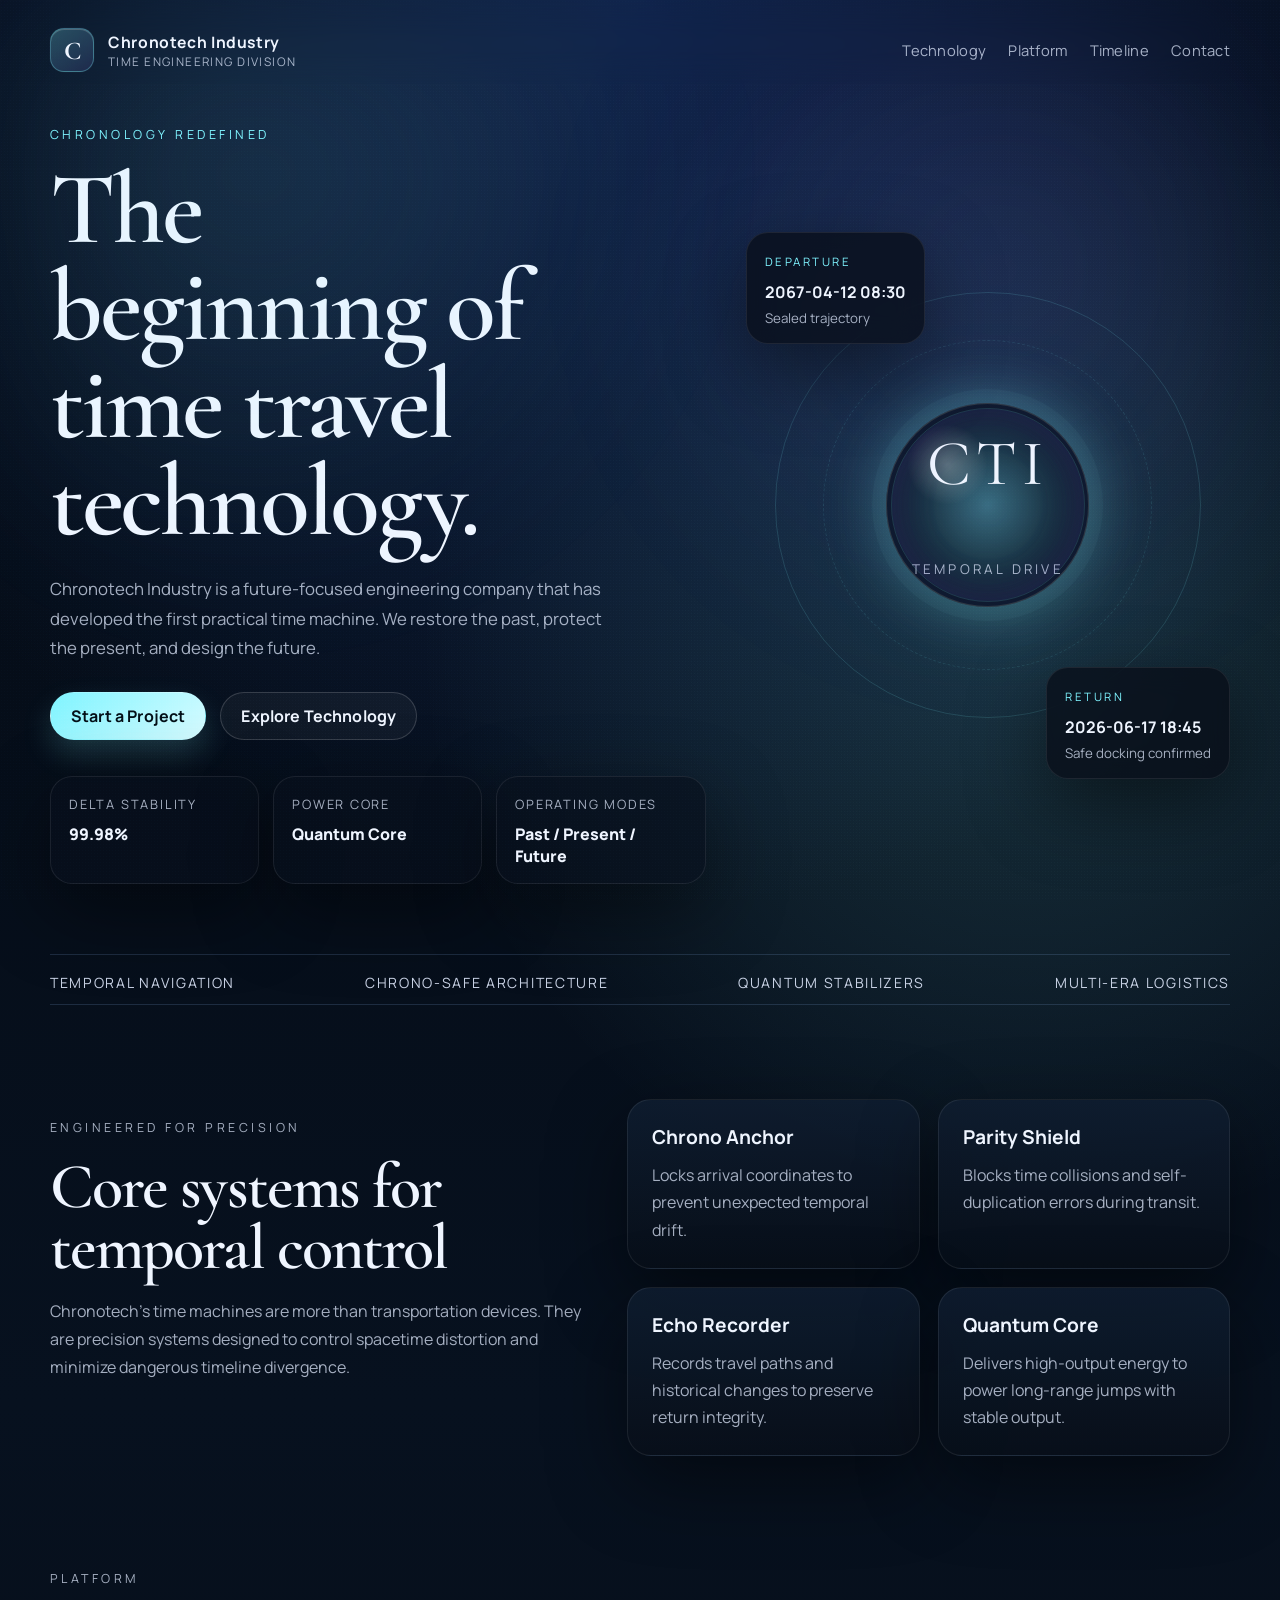
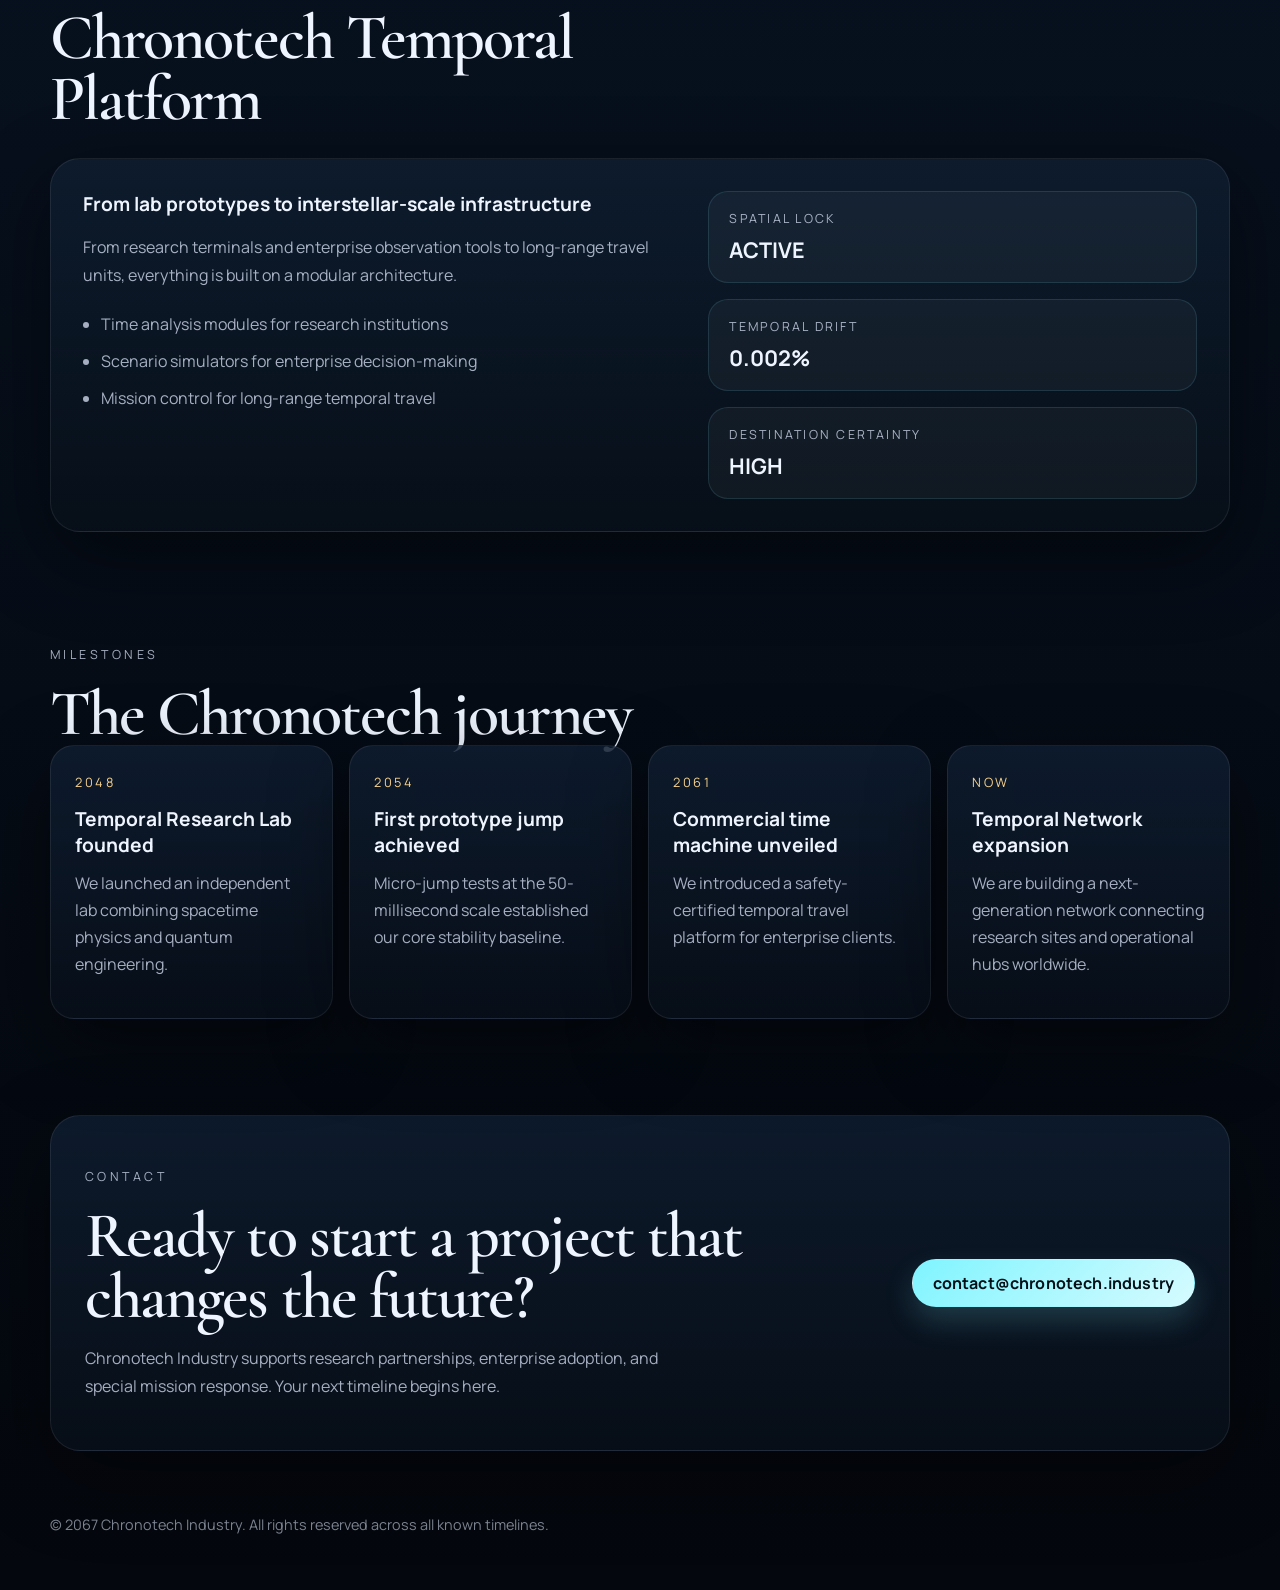
==== index.html @ 9bf2e0e9 "Create Chronotech Industry homepage" ====
<!doctype html>
<html lang="en">
  <head>
    <meta charset="UTF-8" />
    <meta name="viewport" content="width=device-width, initial-scale=1.0" />
    <title>Chronotech Industry | Time Engineering for Tomorrow</title>
    <meta
      name="description"
      content="Chronotech Industry is a time machine company that designs, builds, and stabilizes temporal travel technology."
    />
    <link rel="preconnect" href="https://fonts.googleapis.com" />
    <link rel="preconnect" href="https://fonts.gstatic.com" crossorigin />
    <link
      href="https://fonts.googleapis.com/css2?family=Manrope:wght@400;500;600;700;800&family=Cormorant+Garamond:wght@500;600;700&display=swap"
      rel="stylesheet"
    />
    <link rel="stylesheet" href="styles.css" />
  </head>
  <body>
    <div class="noise"></div>
    <div class="ambient ambient-a"></div>
    <div class="ambient ambient-b"></div>

    <header class="site-header">
      <a class="brand" href="#top" aria-label="Back to Chronotech Industry home">
        <span class="brand-mark">C</span>
        <span class="brand-text">
          <strong>Chronotech Industry</strong>
          <small>Time Engineering Division</small>
        </span>
      </a>

      <nav class="nav">
        <a href="#technology">Technology</a>
        <a href="#platform">Platform</a>
        <a href="#timeline">Timeline</a>
        <a href="#contact">Contact</a>
      </nav>
    </header>

    <main id="top">
      <section class="hero">
        <div class="hero-copy">
          <p class="eyebrow">CHRONOLOGY REDEFINED</p>
          <h1>The beginning of time travel technology.</h1>
          <p class="lead">
            Chronotech Industry is a future-focused engineering company that has developed the first practical time machine.
            We restore the past, protect the present, and design the future.
          </p>

          <div class="hero-actions">
            <a class="button button-primary" href="#contact">Start a Project</a>
            <a class="button button-secondary" href="#technology">Explore Technology</a>
          </div>

          <dl class="hero-stats" aria-label="Company key metrics">
            <div>
              <dt>Delta Stability</dt>
              <dd>99.98%</dd>
            </div>
            <div>
              <dt>Power Core</dt>
              <dd>Quantum Core</dd>
            </div>
            <div>
              <dt>Operating Modes</dt>
              <dd>Past / Present / Future</dd>
            </div>
          </dl>
        </div>

        <div class="hero-visual" aria-hidden="true">
          <div class="time-sphere">
            <div class="ring ring-1"></div>
            <div class="ring ring-2"></div>
            <div class="ring ring-3"></div>
            <div class="core">
              <span>CTI</span>
              <small>Temporal Drive</small>
            </div>
          </div>
          <div class="floating-card card-left">
            <span class="card-label">Departure</span>
            <strong>2067-04-12 08:30</strong>
            <small>Sealed trajectory</small>
          </div>
          <div class="floating-card card-right">
            <span class="card-label">Return</span>
            <strong>2026-06-17 18:45</strong>
            <small>Safe docking confirmed</small>
          </div>
        </div>
      </section>

      <section class="ticker" aria-label="Core messages">
        <span>Temporal Navigation</span>
        <span>Chrono-Safe Architecture</span>
        <span>Quantum Stabilizers</span>
        <span>Multi-Era Logistics</span>
      </section>

      <section class="section grid-two" id="technology">
        <div class="section-heading">
          <p class="eyebrow">ENGINEERED FOR PRECISION</p>
          <h2>Core systems for temporal control</h2>
          <p>
            Chronotech's time machines are more than transportation devices.
            They are precision systems designed to control spacetime distortion and minimize dangerous timeline divergence.
          </p>
        </div>

        <div class="feature-list">
          <article class="feature-card">
            <h3>Chrono Anchor</h3>
            <p>Locks arrival coordinates to prevent unexpected temporal drift.</p>
          </article>
          <article class="feature-card">
            <h3>Parity Shield</h3>
            <p>Blocks time collisions and self-duplication errors during transit.</p>
          </article>
          <article class="feature-card">
            <h3>Echo Recorder</h3>
            <p>Records travel paths and historical changes to preserve return integrity.</p>
          </article>
          <article class="feature-card">
            <h3>Quantum Core</h3>
            <p>Delivers high-output energy to power long-range jumps with stable output.</p>
          </article>
        </div>
      </section>

      <section class="section showcase" id="platform">
        <div class="section-heading">
          <p class="eyebrow">PLATFORM</p>
          <h2>Chronotech Temporal Platform</h2>
        </div>

        <div class="platform-panel">
          <div class="platform-copy">
            <h3>From lab prototypes to interstellar-scale infrastructure</h3>
            <p>
              From research terminals and enterprise observation tools to long-range travel units, everything is built on a modular architecture.
            </p>
            <ul>
              <li>Time analysis modules for research institutions</li>
              <li>Scenario simulators for enterprise decision-making</li>
              <li>Mission control for long-range temporal travel</li>
            </ul>
          </div>

          <div class="platform-meter">
            <div class="meter">
              <span>Spatial lock</span>
              <strong>ACTIVE</strong>
            </div>
            <div class="meter">
              <span>Temporal drift</span>
              <strong>0.002%</strong>
            </div>
            <div class="meter">
              <span>Destination certainty</span>
              <strong>HIGH</strong>
            </div>
          </div>
        </div>
      </section>

      <section class="section" id="timeline">
        <div class="section-heading">
          <p class="eyebrow">MILESTONES</p>
          <h2>The Chronotech journey</h2>
        </div>

        <div class="timeline">
          <article>
            <span>2048</span>
            <h3>Temporal Research Lab founded</h3>
            <p>We launched an independent lab combining spacetime physics and quantum engineering.</p>
          </article>
          <article>
            <span>2054</span>
            <h3>First prototype jump achieved</h3>
            <p>Micro-jump tests at the 50-millisecond scale established our core stability baseline.</p>
          </article>
          <article>
            <span>2061</span>
            <h3>Commercial time machine unveiled</h3>
            <p>We introduced a safety-certified temporal travel platform for enterprise clients.</p>
          </article>
          <article>
            <span>Now</span>
            <h3>Temporal Network expansion</h3>
            <p>We are building a next-generation network connecting research sites and operational hubs worldwide.</p>
          </article>
        </div>
      </section>

      <section class="section cta" id="contact">
        <div>
          <p class="eyebrow">CONTACT</p>
          <h2>Ready to start a project that changes the future?</h2>
          <p>
            Chronotech Industry supports research partnerships, enterprise adoption, and special mission response.
            Your next timeline begins here.
          </p>
        </div>
        <a class="button button-primary" href="mailto:contact@chronotech.industry">
          contact@chronotech.industry
        </a>
      </section>
    </main>

    <footer class="footer">
      <p>&copy; 2067 Chronotech Industry. All rights reserved across all known timelines.</p>
    </footer>
  </body>
</html>
---- styles.css ----
:root {
  color-scheme: dark;
  --bg: #07111f;
  --bg-2: #09182c;
  --panel: rgba(10, 20, 35, 0.72);
  --panel-strong: rgba(13, 26, 44, 0.92);
  --line: rgba(148, 191, 255, 0.16);
  --text: #eff5ff;
  --muted: rgba(226, 236, 255, 0.72);
  --accent: #7ff4ff;
  --accent-2: #8d7bff;
  --gold: #f6d18d;
  --shadow: 0 26px 80px rgba(0, 0, 0, 0.45);
}

* {
  box-sizing: border-box;
}

html {
  scroll-behavior: smooth;
}

body {
  margin: 0;
  min-height: 100vh;
  color: var(--text);
  font-family: "Manrope", system-ui, sans-serif;
  background:
    radial-gradient(circle at top, rgba(58, 118, 255, 0.24), transparent 28%),
    radial-gradient(circle at 80% 20%, rgba(127, 244, 255, 0.16), transparent 22%),
    linear-gradient(180deg, #040a13 0%, var(--bg) 44%, #04070d 100%);
  overflow-x: hidden;
}

body::before {
  content: "";
  position: fixed;
  inset: 0;
  pointer-events: none;
  background-image: linear-gradient(rgba(255, 255, 255, 0.03) 1px, transparent 1px),
    linear-gradient(90deg, rgba(255, 255, 255, 0.03) 1px, transparent 1px);
  background-size: 84px 84px;
  mask-image: linear-gradient(180deg, rgba(0, 0, 0, 0.22), rgba(0, 0, 0, 0.05));
}

.noise,
.ambient {
  position: fixed;
  inset: 0;
  pointer-events: none;
}

.noise {
  opacity: 0.1;
  background-image: radial-gradient(rgba(255, 255, 255, 0.8) 1px, transparent 1px);
  background-size: 3px 3px;
  mix-blend-mode: soft-light;
}

.ambient-a,
.ambient-b {
  filter: blur(80px);
  opacity: 0.55;
}

.ambient-a {
  background: radial-gradient(circle at 20% 18%, rgba(127, 244, 255, 0.22), transparent 36%);
}

.ambient-b {
  background: radial-gradient(circle at 78% 30%, rgba(141, 123, 255, 0.22), transparent 34%);
}

.site-header,
main,
.footer {
  width: min(1180px, calc(100% - 40px));
  margin: 0 auto;
}

.site-header {
  display: flex;
  align-items: center;
  justify-content: space-between;
  padding: 28px 0 12px;
  position: sticky;
  top: 0;
  z-index: 10;
  backdrop-filter: blur(16px);
}

.brand {
  display: inline-flex;
  align-items: center;
  gap: 14px;
  color: inherit;
  text-decoration: none;
}

.brand-mark {
  display: grid;
  place-items: center;
  width: 44px;
  height: 44px;
  border-radius: 14px;
  border: 1px solid rgba(127, 244, 255, 0.3);
  background: linear-gradient(145deg, rgba(127, 244, 255, 0.25), rgba(141, 123, 255, 0.12));
  box-shadow: 0 0 0 1px rgba(255, 255, 255, 0.02), inset 0 1px 0 rgba(255, 255, 255, 0.18);
  font-family: "Cormorant Garamond", serif;
  font-size: 1.6rem;
  font-weight: 700;
}

.brand-text strong,
.brand-text small {
  display: block;
}

.brand-text strong {
  font-size: 0.98rem;
  letter-spacing: 0.04em;
}

.brand-text small {
  color: var(--muted);
  font-size: 0.74rem;
  letter-spacing: 0.12em;
  text-transform: uppercase;
}

.nav {
  display: flex;
  gap: 22px;
  flex-wrap: wrap;
}

.nav a {
  color: var(--muted);
  text-decoration: none;
  font-size: 0.92rem;
  letter-spacing: 0.02em;
}

.nav a:hover {
  color: var(--text);
}

.hero {
  display: grid;
  grid-template-columns: 1.15fr 0.85fr;
  gap: 40px;
  align-items: center;
  min-height: calc(100vh - 92px);
  padding: 42px 0 70px;
}

.eyebrow {
  margin: 0 0 18px;
  color: var(--accent);
  font-size: 0.78rem;
  letter-spacing: 0.28em;
  text-transform: uppercase;
}

.hero h1,
.section-heading h2,
.cta h2 {
  margin: 0;
  font-family: "Cormorant Garamond", serif;
  font-weight: 600;
  line-height: 0.95;
  letter-spacing: -0.03em;
}

.hero h1 {
  max-width: 10ch;
  font-size: clamp(4rem, 8vw, 7.5rem);
}

.lead,
.section-heading p,
.platform-copy p,
.cta p {
  color: var(--muted);
  line-height: 1.75;
}

.lead {
  max-width: 58ch;
  margin: 24px 0 0;
  font-size: 1.05rem;
}

.hero-actions {
  display: flex;
  flex-wrap: wrap;
  gap: 14px;
  margin-top: 30px;
}

.button {
  display: inline-flex;
  align-items: center;
  justify-content: center;
  min-height: 48px;
  padding: 0 20px;
  border-radius: 999px;
  border: 1px solid transparent;
  text-decoration: none;
  font-weight: 700;
  letter-spacing: 0.01em;
  transition: transform 180ms ease, border-color 180ms ease, background 180ms ease;
}

.button:hover {
  transform: translateY(-1px);
}

.button-primary {
  color: #041018;
  background: linear-gradient(135deg, var(--accent), #d6fbff);
  box-shadow: 0 14px 30px rgba(127, 244, 255, 0.18);
}

.button-secondary {
  color: var(--text);
  border-color: rgba(255, 255, 255, 0.16);
  background: rgba(255, 255, 255, 0.04);
}

.hero-stats {
  display: grid;
  grid-template-columns: repeat(3, minmax(0, 1fr));
  gap: 14px;
  margin: 36px 0 0;
}

.hero-stats div {
  padding: 18px 18px 16px;
  border: 1px solid rgba(255, 255, 255, 0.08);
  border-radius: 22px;
  background: rgba(8, 16, 28, 0.65);
  box-shadow: var(--shadow);
}

.hero-stats dt {
  color: var(--muted);
  font-size: 0.8rem;
  letter-spacing: 0.14em;
  text-transform: uppercase;
}

.hero-stats dd {
  margin: 10px 0 0;
  font-size: 1rem;
  font-weight: 800;
}

.hero-visual {
  position: relative;
  min-height: 720px;
  display: grid;
  place-items: center;
}

.time-sphere {
  position: relative;
  width: min(560px, 100%);
  aspect-ratio: 1;
  border-radius: 50%;
  display: grid;
  place-items: center;
  filter: drop-shadow(0 0 36px rgba(127, 244, 255, 0.2));
}

.ring {
  position: absolute;
  inset: 0;
  border-radius: 50%;
  border: 1px solid rgba(127, 244, 255, 0.14);
}

.ring-1 {
  inset: 6%;
  animation: spin 24s linear infinite;
}

.ring-2 {
  inset: 16%;
  border-style: dashed;
  opacity: 0.8;
  animation: spinReverse 18s linear infinite;
}

.ring-3 {
  inset: 30%;
  box-shadow: inset 0 0 40px rgba(141, 123, 255, 0.18);
  animation: pulse 6s ease-in-out infinite;
}

.core {
  width: 42%;
  aspect-ratio: 1;
  border-radius: 50%;
  display: grid;
  place-items: center;
  text-align: center;
  background:
    radial-gradient(circle at 30% 30%, rgba(255, 255, 255, 0.28), transparent 20%),
    radial-gradient(circle at 50% 50%, rgba(127, 244, 255, 0.22), rgba(7, 17, 31, 0.92) 68%);
  border: 1px solid rgba(255, 255, 255, 0.16);
  box-shadow:
    0 0 0 14px rgba(127, 244, 255, 0.04),
    0 0 60px rgba(127, 244, 255, 0.22),
    inset 0 0 50px rgba(141, 123, 255, 0.12);
}

.core span {
  display: block;
  font-family: "Cormorant Garamond", serif;
  font-size: clamp(2.8rem, 5vw, 5rem);
  line-height: 1;
  letter-spacing: 0.08em;
}

.core small {
  margin-top: 8px;
  color: var(--muted);
  font-size: 0.84rem;
  letter-spacing: 0.24em;
  text-transform: uppercase;
}

.floating-card {
  position: absolute;
  max-width: 220px;
  padding: 16px 18px;
  border-radius: 22px;
  border: 1px solid rgba(255, 255, 255, 0.08);
  background: rgba(8, 14, 24, 0.76);
  backdrop-filter: blur(14px);
  box-shadow: var(--shadow);
}

.card-left {
  top: 12%;
  left: 0;
}

.card-right {
  right: 0;
  bottom: 12%;
}

.card-label {
  display: inline-block;
  color: var(--accent);
  font-size: 0.72rem;
  letter-spacing: 0.22em;
  text-transform: uppercase;
}

.floating-card strong {
  display: block;
  margin-top: 10px;
  font-size: 1rem;
}

.floating-card small {
  display: block;
  margin-top: 6px;
  color: var(--muted);
}

.ticker {
  display: flex;
  gap: 18px;
  flex-wrap: wrap;
  justify-content: space-between;
  padding: 18px 0 12px;
  border-block: 1px solid var(--line);
  color: rgba(226, 236, 255, 0.88);
  font-size: 0.88rem;
  letter-spacing: 0.12em;
  text-transform: uppercase;
}

.section {
  padding: 94px 0 0;
}

.section-heading {
  max-width: 700px;
}

.section-heading h2,
.cta h2 {
  font-size: clamp(2.4rem, 5vw, 4.6rem);
}

.section-heading p {
  margin-top: 18px;
}

.grid-two {
  display: grid;
  grid-template-columns: 0.95fr 1.05fr;
  gap: 32px;
  align-items: start;
}

.feature-list {
  display: grid;
  grid-template-columns: repeat(2, minmax(0, 1fr));
  gap: 18px;
}

.feature-card,
.platform-panel,
.timeline article,
.cta {
  border: 1px solid rgba(255, 255, 255, 0.08);
  background: linear-gradient(180deg, rgba(15, 29, 48, 0.86), rgba(8, 15, 25, 0.84));
  box-shadow: var(--shadow);
}

.feature-card {
  padding: 24px;
  border-radius: 24px;
}

.feature-card h3,
.platform-copy h3,
.timeline h3 {
  margin: 0;
  font-size: 1.2rem;
}

.feature-card p,
.platform-copy li,
.timeline p {
  color: var(--muted);
  line-height: 1.7;
}

.feature-card p {
  margin: 12px 0 0;
}

.showcase {
  display: grid;
  gap: 28px;
}

.platform-panel {
  display: grid;
  grid-template-columns: 1.1fr 0.9fr;
  gap: 28px;
  padding: 32px;
  border-radius: 30px;
}

.platform-copy ul {
  padding-left: 18px;
  margin: 22px 0 0;
}

.platform-copy li + li {
  margin-top: 10px;
}

.platform-meter {
  display: grid;
  gap: 16px;
}

.meter {
  padding: 18px 20px;
  border-radius: 20px;
  background: rgba(255, 255, 255, 0.04);
  border: 1px solid rgba(127, 244, 255, 0.12);
}

.meter span {
  display: block;
  color: var(--muted);
  font-size: 0.78rem;
  letter-spacing: 0.18em;
  text-transform: uppercase;
}

.meter strong {
  display: block;
  margin-top: 8px;
  font-size: 1.35rem;
}

.timeline {
  display: grid;
  grid-template-columns: repeat(4, minmax(0, 1fr));
  gap: 16px;
}

.timeline article {
  min-height: 260px;
  padding: 24px;
  border-radius: 24px;
}

.timeline span {
  display: inline-block;
  color: var(--gold);
  font-size: 0.8rem;
  letter-spacing: 0.2em;
  text-transform: uppercase;
}

.timeline h3 {
  margin-top: 14px;
}

.timeline p {
  margin-top: 12px;
}

.cta {
  display: flex;
  align-items: center;
  justify-content: space-between;
  gap: 24px;
  padding: 34px;
  border-radius: 30px;
  margin: 96px 0 64px;
}

.cta p {
  max-width: 60ch;
  margin-top: 16px;
}

.footer {
  padding: 0 0 42px;
  color: rgba(226, 236, 255, 0.54);
  font-size: 0.9rem;
}

@keyframes spin {
  from {
    transform: rotate(0deg);
  }
  to {
    transform: rotate(360deg);
  }
}

@keyframes spinReverse {
  from {
    transform: rotate(360deg);
  }
  to {
    transform: rotate(0deg);
  }
}

@keyframes pulse {
  0%,
  100% {
    transform: scale(1);
  }
  50% {
    transform: scale(0.985);
  }
}

@media (max-width: 980px) {
  .site-header {
    position: static;
    gap: 18px;
    align-items: flex-start;
    flex-direction: column;
  }

  .hero,
  .grid-two,
  .platform-panel,
  .cta {
    grid-template-columns: 1fr;
    display: grid;
  }

  .hero {
    min-height: auto;
    padding-top: 28px;
  }

  .hero-visual {
    min-height: 560px;
  }

  .timeline {
    grid-template-columns: repeat(2, minmax(0, 1fr));
  }
}

@media (max-width: 640px) {
  .site-header,
  main,
  .footer {
    width: min(100% - 24px, 1180px);
  }

  .nav {
    gap: 14px;
  }

  .hero h1 {
    font-size: clamp(3.3rem, 18vw, 5rem);
  }

  .hero-stats,
  .feature-list,
  .timeline {
    grid-template-columns: 1fr;
  }

  .hero-visual {
    min-height: 460px;
  }

  .floating-card {
    max-width: 180px;
  }

  .card-left {
    left: 0;
    top: 4%;
  }

  .card-right {
    right: 0;
    bottom: 4%;
  }

  .cta {
    padding: 24px;
  }
}
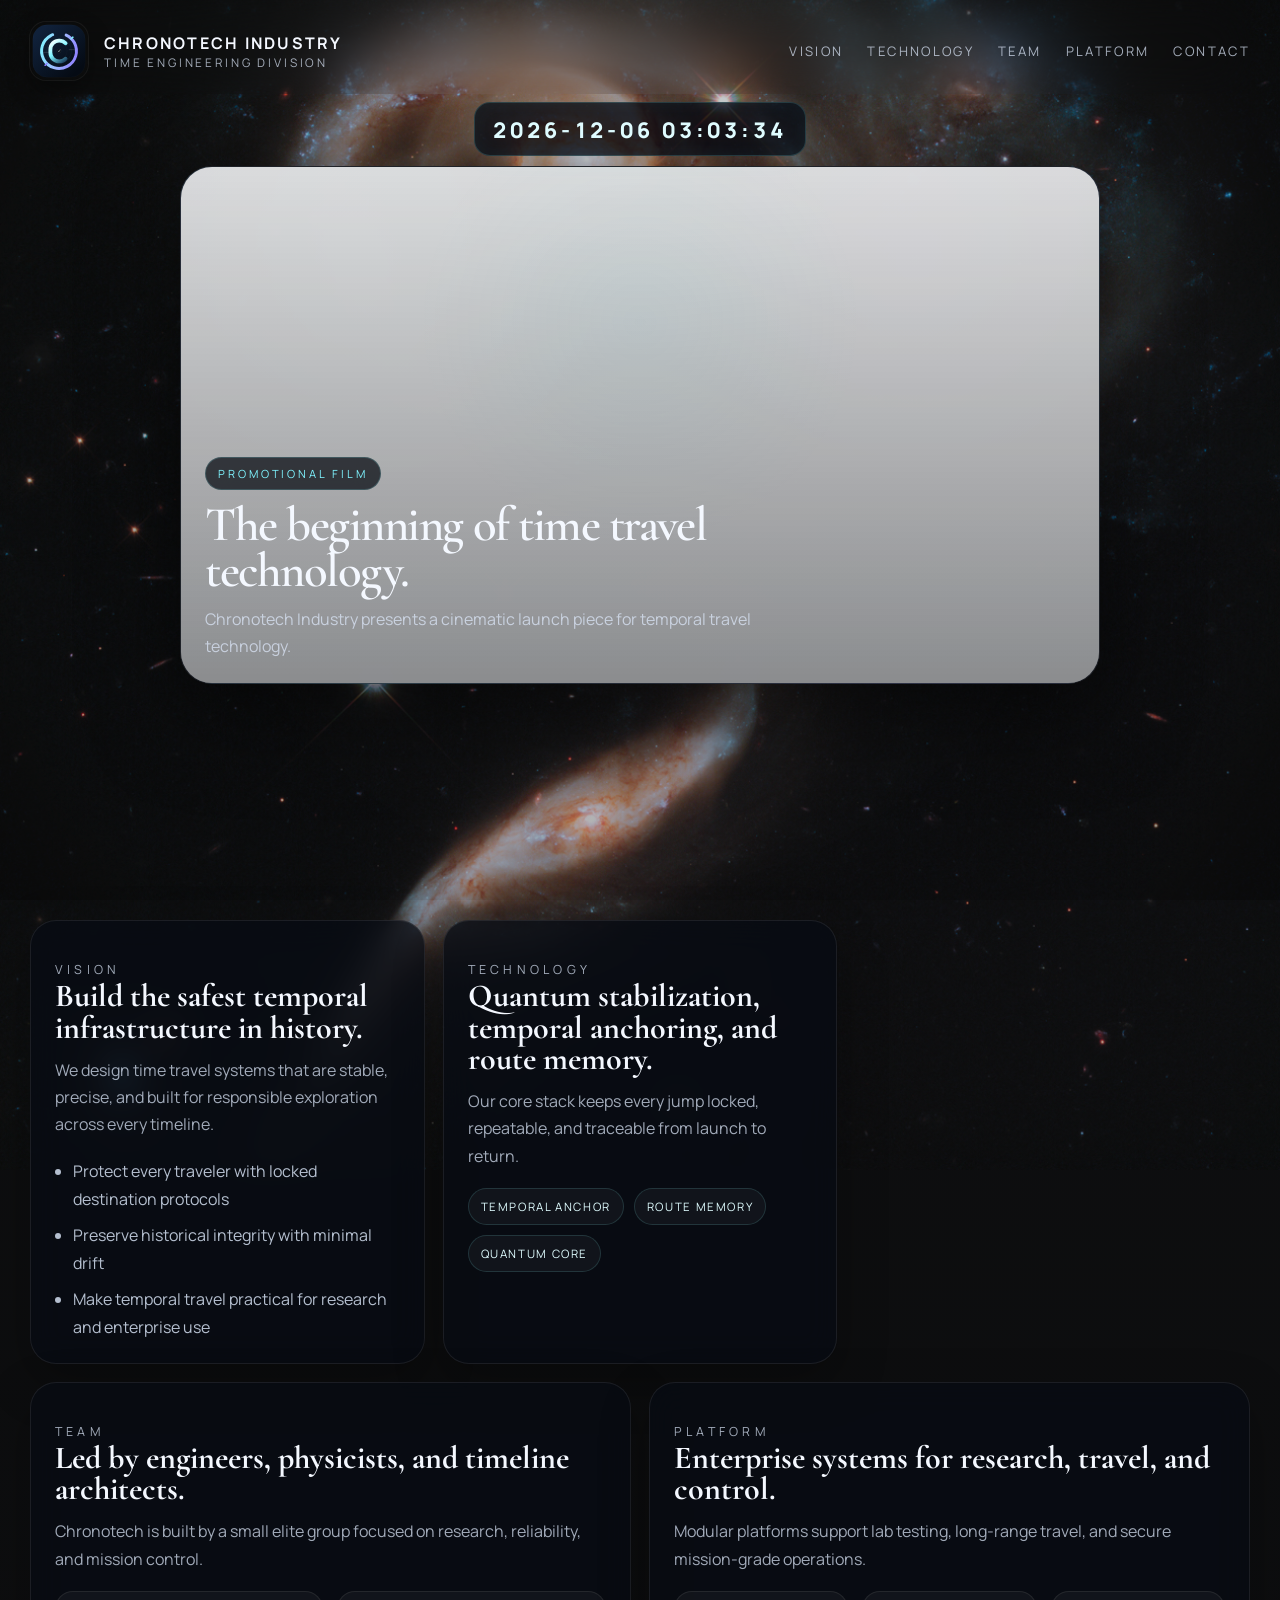
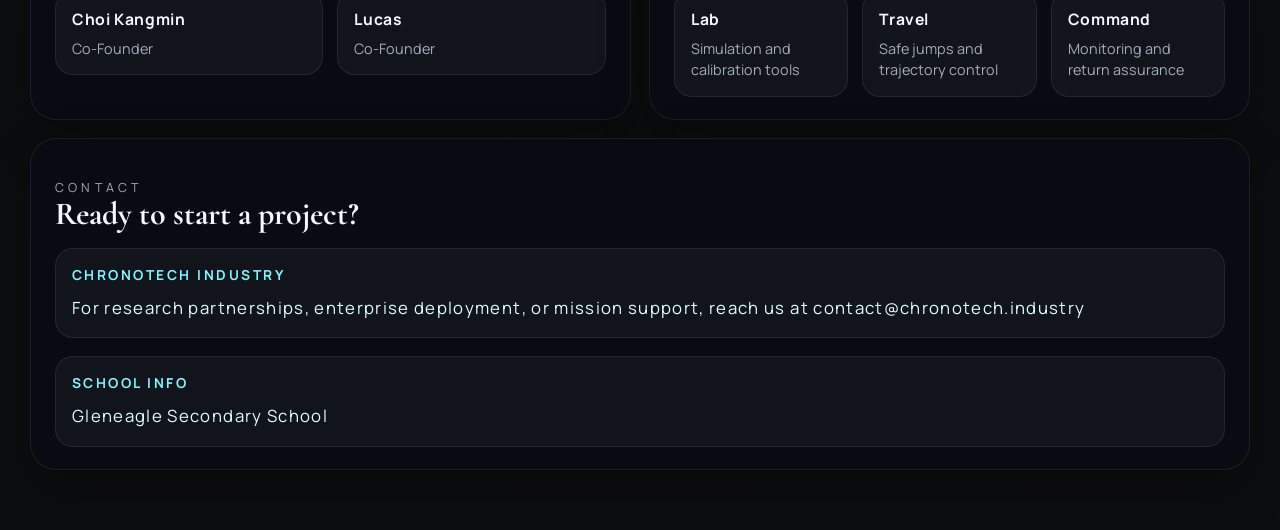
==== commit d39382f5: "Refine team section and branding" ====
--- a/index.html
+++ b/index.html
@@ -20,198 +20,170 @@
     <div class="noise"></div>
     <div class="ambient ambient-a"></div>
     <div class="ambient ambient-b"></div>
+    <div class="interaction-layer" aria-hidden="true"></div>
 
-    <header class="site-header">
+    <header class="site-header" id="top">
       <a class="brand" href="#top" aria-label="Back to Chronotech Industry home">
-        <span class="brand-mark">C</span>
+        <img class="brand-mark" src="logo.svg" alt="" aria-hidden="true" />
         <span class="brand-text">
-          <strong>Chronotech Industry</strong>
-          <small>Time Engineering Division</small>
+          <strong>CHRONOTECH INDUSTRY</strong>
+          <small>TIME ENGINEERING DIVISION</small>
         </span>
       </a>
-
-      <nav class="nav">
+      <nav class="nav" aria-label="Primary">
+        <a href="#vision">Vision</a>
         <a href="#technology">Technology</a>
+        <a href="#team">Team</a>
         <a href="#platform">Platform</a>
-        <a href="#timeline">Timeline</a>
         <a href="#contact">Contact</a>
       </nav>
     </header>
 
-    <main id="top">
-      <section class="hero">
-        <div class="hero-copy">
-          <p class="eyebrow">CHRONOLOGY REDEFINED</p>
+    <main class="center-stage" aria-label="Featured video">
+      <div class="timestamp-display" id="digitalTimestamp" aria-label="Current date and time">
+        ---- -- -- --:--:--
+      </div>
+
+      <div class="video-card">
+        <iframe
+          class="video-embed"
+          src="https://www.youtube.com/embed/dQw4w9WgXcQ?autoplay=1&mute=1&loop=1&playlist=dQw4w9WgXcQ&controls=1&rel=0&modestbranding=1"
+          title="Chronotech Industry promotional video"
+          allow="autoplay; encrypted-media; picture-in-picture"
+          allowfullscreen
+        ></iframe>
+
+        <div class="video-card-copy">
+          <span class="video-card-label">PROMOTIONAL FILM</span>
           <h1>The beginning of time travel technology.</h1>
-          <p class="lead">
-            Chronotech Industry is a future-focused engineering company that has developed the first practical time machine.
-            We restore the past, protect the present, and design the future.
-          </p>
+          <p>Chronotech Industry presents a cinematic launch piece for temporal travel technology.</p>
+        </div>
+      </div>
+    </main>
 
-          <div class="hero-actions">
-            <a class="button button-primary" href="#contact">Start a Project</a>
-            <a class="button button-secondary" href="#technology">Explore Technology</a>
+    <section class="info-grid" id="vision">
+      <article class="info-card">
+        <p class="eyebrow">VISION</p>
+        <h2>Build the safest temporal infrastructure in history.</h2>
+        <p>We design time travel systems that are stable, precise, and built for responsible exploration across every timeline.</p>
+        <ul class="info-list">
+          <li>Protect every traveler with locked destination protocols</li>
+          <li>Preserve historical integrity with minimal drift</li>
+          <li>Make temporal travel practical for research and enterprise use</li>
+        </ul>
+      </article>
+      <article class="info-card" id="technology">
+        <p class="eyebrow">TECHNOLOGY</p>
+        <h2>Quantum stabilization, temporal anchoring, and route memory.</h2>
+        <p>Our core stack keeps every jump locked, repeatable, and traceable from launch to return.</p>
+        <div class="metric-row">
+          <span>Temporal Anchor</span>
+          <span>Route Memory</span>
+          <span>Quantum Core</span>
+        </div>
+      </article>
+      <article class="info-card info-card-wide" id="team">
+        <p class="eyebrow">TEAM</p>
+        <h2>Led by engineers, physicists, and timeline architects.</h2>
+        <p>Chronotech is built by a small elite group focused on research, reliability, and mission control.</p>
+        <div class="team-grid">
+          <div class="team-card">
+            <strong>Choi Kangmin</strong>
+            <span>Co-Founder</span>
           </div>
-
-          <dl class="hero-stats" aria-label="Company key metrics">
-            <div>
-              <dt>Delta Stability</dt>
-              <dd>99.98%</dd>
-            </div>
-            <div>
-              <dt>Power Core</dt>
-              <dd>Quantum Core</dd>
-            </div>
-            <div>
-              <dt>Operating Modes</dt>
-              <dd>Past / Present / Future</dd>
-            </div>
-          </dl>
-        </div>
-
-        <div class="hero-visual" aria-hidden="true">
-          <div class="time-sphere">
-            <div class="ring ring-1"></div>
-            <div class="ring ring-2"></div>
-            <div class="ring ring-3"></div>
-            <div class="core">
-              <span>CTI</span>
-              <small>Temporal Drive</small>
-            </div>
-          </div>
-          <div class="floating-card card-left">
-            <span class="card-label">Departure</span>
-            <strong>2067-04-12 08:30</strong>
-            <small>Sealed trajectory</small>
-          </div>
-          <div class="floating-card card-right">
-            <span class="card-label">Return</span>
-            <strong>2026-06-17 18:45</strong>
-            <small>Safe docking confirmed</small>
+          <div class="team-card">
+            <strong>Lucas</strong>
+            <span>Co-Founder</span>
           </div>
         </div>
-      </section>
-
-      <section class="ticker" aria-label="Core messages">
-        <span>Temporal Navigation</span>
-        <span>Chrono-Safe Architecture</span>
-        <span>Quantum Stabilizers</span>
-        <span>Multi-Era Logistics</span>
-      </section>
-
-      <section class="section grid-two" id="technology">
-        <div class="section-heading">
-          <p class="eyebrow">ENGINEERED FOR PRECISION</p>
-          <h2>Core systems for temporal control</h2>
-          <p>
-            Chronotech's time machines are more than transportation devices.
-            They are precision systems designed to control spacetime distortion and minimize dangerous timeline divergence.
-          </p>
-        </div>
-
-        <div class="feature-list">
-          <article class="feature-card">
-            <h3>Chrono Anchor</h3>
-            <p>Locks arrival coordinates to prevent unexpected temporal drift.</p>
-          </article>
-          <article class="feature-card">
-            <h3>Parity Shield</h3>
-            <p>Blocks time collisions and self-duplication errors during transit.</p>
-          </article>
-          <article class="feature-card">
-            <h3>Echo Recorder</h3>
-            <p>Records travel paths and historical changes to preserve return integrity.</p>
-          </article>
-          <article class="feature-card">
-            <h3>Quantum Core</h3>
-            <p>Delivers high-output energy to power long-range jumps with stable output.</p>
-          </article>
-        </div>
-      </section>
-
-      <section class="section showcase" id="platform">
-        <div class="section-heading">
-          <p class="eyebrow">PLATFORM</p>
-          <h2>Chronotech Temporal Platform</h2>
-        </div>
-
-        <div class="platform-panel">
-          <div class="platform-copy">
-            <h3>From lab prototypes to interstellar-scale infrastructure</h3>
-            <p>
-              From research terminals and enterprise observation tools to long-range travel units, everything is built on a modular architecture.
-            </p>
-            <ul>
-              <li>Time analysis modules for research institutions</li>
-              <li>Scenario simulators for enterprise decision-making</li>
-              <li>Mission control for long-range temporal travel</li>
-            </ul>
+      </article>
+      <article class="info-card info-card-wide" id="platform">
+        <p class="eyebrow">PLATFORM</p>
+        <h2>Enterprise systems for research, travel, and control.</h2>
+        <p>Modular platforms support lab testing, long-range travel, and secure mission-grade operations.</p>
+        <div class="platform-bullets">
+          <div>
+            <strong>Lab</strong>
+            <span>Simulation and calibration tools</span>
           </div>
-
-          <div class="platform-meter">
-            <div class="meter">
-              <span>Spatial lock</span>
-              <strong>ACTIVE</strong>
-            </div>
-            <div class="meter">
-              <span>Temporal drift</span>
-              <strong>0.002%</strong>
-            </div>
-            <div class="meter">
-              <span>Destination certainty</span>
-              <strong>HIGH</strong>
-            </div>
+          <div>
+            <strong>Travel</strong>
+            <span>Safe jumps and trajectory control</span>
+          </div>
+          <div>
+            <strong>Command</strong>
+            <span>Monitoring and return assurance</span>
           </div>
         </div>
-      </section>
+      </article>
+      <article class="info-card info-card-contact" id="contact">
+        <p class="eyebrow">CONTACT</p>
+        <h2>Ready to start a project?</h2>
+        <div class="contact-block">
+          <strong>Chronotech Industry</strong>
+          <p>For research partnerships, enterprise deployment, or mission support, reach us at contact@chronotech.industry</p>
+        </div>
+        <div class="contact-block">
+          <strong>School Info</strong>
+          <p>Gleneagle Secondary School</p>
+        </div>
+      </article>
+    </section>
 
-      <section class="section" id="timeline">
-        <div class="section-heading">
-          <p class="eyebrow">MILESTONES</p>
-          <h2>The Chronotech journey</h2>
-        </div>
+    <script>
+      const digitalTimestamp = document.getElementById("digitalTimestamp");
+      const interactionLayer = document.querySelector(".interaction-layer");
 
-        <div class="timeline">
-          <article>
-            <span>2048</span>
-            <h3>Temporal Research Lab founded</h3>
-            <p>We launched an independent lab combining spacetime physics and quantum engineering.</p>
-          </article>
-          <article>
-            <span>2054</span>
-            <h3>First prototype jump achieved</h3>
-            <p>Micro-jump tests at the 50-millisecond scale established our core stability baseline.</p>
-          </article>
-          <article>
-            <span>2061</span>
-            <h3>Commercial time machine unveiled</h3>
-            <p>We introduced a safety-certified temporal travel platform for enterprise clients.</p>
-          </article>
-          <article>
-            <span>Now</span>
-            <h3>Temporal Network expansion</h3>
-            <p>We are building a next-generation network connecting research sites and operational hubs worldwide.</p>
-          </article>
-        </div>
-      </section>
+      function updateClock() {
+        const now = new Date();
+        const date = new Intl.DateTimeFormat("en-CA", {
+          year: "numeric",
+          month: "2-digit",
+          day: "2-digit",
+        }).format(now);
 
-      <section class="section cta" id="contact">
-        <div>
-          <p class="eyebrow">CONTACT</p>
-          <h2>Ready to start a project that changes the future?</h2>
-          <p>
-            Chronotech Industry supports research partnerships, enterprise adoption, and special mission response.
-            Your next timeline begins here.
-          </p>
-        </div>
-        <a class="button button-primary" href="mailto:contact@chronotech.industry">
-          contact@chronotech.industry
-        </a>
-      </section>
-    </main>
+        const time = new Intl.DateTimeFormat("en-US", {
+          hour: "2-digit",
+          minute: "2-digit",
+          second: "2-digit",
+          hour12: false,
+        }).format(now);
 
-    <footer class="footer">
-      <p>&copy; 2067 Chronotech Industry. All rights reserved across all known timelines.</p>
-    </footer>
+        digitalTimestamp.textContent = `${date} ${time}`;
+      }
+
+      updateClock();
+      setInterval(updateClock, 1000);
+
+      function spawnClickEffect(x, y) {
+        const wave = document.createElement("div");
+        wave.className = "click-wave";
+        wave.style.left = `${x}px`;
+        wave.style.top = `${y}px`;
+        interactionLayer.appendChild(wave);
+
+        const particles = 18;
+        for (let i = 0; i < particles; i += 1) {
+          const particle = document.createElement("div");
+          particle.className = "click-particle";
+          const angle = (Math.PI * 2 * i) / particles;
+          const distance = 48 + Math.random() * 92;
+          const twist = (Math.random() - 0.5) * 0.55;
+          particle.style.left = `${x}px`;
+          particle.style.top = `${y}px`;
+          particle.style.setProperty("--dx", `${Math.cos(angle + twist) * distance}px`);
+          particle.style.setProperty("--dy", `${Math.sin(angle + twist) * distance}px`);
+          interactionLayer.appendChild(particle);
+
+          window.setTimeout(() => particle.remove(), 1250);
+        }
+
+        window.setTimeout(() => wave.remove(), 1250);
+      }
+
+      document.addEventListener("click", (event) => {
+        spawnClickEffect(event.clientX, event.clientY);
+      });
+    </script>
   </body>
 </html>
--- a/styles.css
+++ b/styles.css
@@ -1,16 +1,18 @@
 :root {
   color-scheme: dark;
-  --bg: #07111f;
-  --bg-2: #09182c;
-  --panel: rgba(10, 20, 35, 0.72);
-  --panel-strong: rgba(13, 26, 44, 0.92);
-  --line: rgba(148, 191, 255, 0.16);
-  --text: #eff5ff;
-  --muted: rgba(226, 236, 255, 0.72);
+  --bg: #03060b;
+  --bg-2: #08111e;
+  --panel: rgba(8, 14, 24, 0.58);
+  --panel-strong: rgba(11, 18, 31, 0.88);
+  --line: rgba(193, 223, 255, 0.12);
+  --text: #f4f8ff;
+  --muted: rgba(220, 232, 250, 0.72);
   --accent: #7ff4ff;
-  --accent-2: #8d7bff;
-  --gold: #f6d18d;
-  --shadow: 0 26px 80px rgba(0, 0, 0, 0.45);
+  --accent-2: #a58bff;
+  --gold: #e8c88a;
+  --accent-warm: rgba(232, 200, 138, 0.22);
+  --shadow: 0 28px 90px rgba(0, 0, 0, 0.5);
+  --shadow-soft: 0 18px 50px rgba(0, 0, 0, 0.28);
 }
 
 * {
@@ -27,9 +29,8 @@
   color: var(--text);
   font-family: "Manrope", system-ui, sans-serif;
   background:
-    radial-gradient(circle at top, rgba(58, 118, 255, 0.24), transparent 28%),
-    radial-gradient(circle at 80% 20%, rgba(127, 244, 255, 0.16), transparent 22%),
-    linear-gradient(180deg, #040a13 0%, var(--bg) 44%, #04070d 100%);
+    linear-gradient(180deg, rgba(2, 4, 8, 0.18) 0%, rgba(2, 4, 8, 0.28) 35%, rgba(3, 5, 9, 0.38) 100%),
+    url("galaxy-bg.jpg") center 32% / cover no-repeat fixed;
   overflow-x: hidden;
 }
 
@@ -38,10 +39,15 @@
   position: fixed;
   inset: 0;
   pointer-events: none;
-  background-image: linear-gradient(rgba(255, 255, 255, 0.03) 1px, transparent 1px),
-    linear-gradient(90deg, rgba(255, 255, 255, 0.03) 1px, transparent 1px);
-  background-size: 84px 84px;
-  mask-image: linear-gradient(180deg, rgba(0, 0, 0, 0.22), rgba(0, 0, 0, 0.05));
+  background: radial-gradient(circle at center, transparent 30%, rgba(0, 0, 0, 0.08) 100%);
+}
+
+body::after {
+  content: "";
+  position: fixed;
+  inset: 0;
+  pointer-events: none;
+  background: radial-gradient(circle at center, transparent 55%, rgba(0, 0, 0, 0.1) 100%);
 }
 
 .noise,
@@ -51,65 +57,83 @@
   pointer-events: none;
 }
 
+.interaction-layer {
+  position: fixed;
+  inset: 0;
+  pointer-events: none;
+  overflow: hidden;
+  z-index: 8;
+}
+
+.click-wave,
+.click-particle {
+  position: absolute;
+  border-radius: 50%;
+  pointer-events: none;
+}
+
+.click-wave {
+  width: 22px;
+  height: 22px;
+  border: 1px solid rgba(127, 244, 255, 0.65);
+  box-shadow: 0 0 26px rgba(127, 244, 255, 0.22);
+  transform: translate(-50%, -50%) scale(0.2);
+  animation: clickWave 1.2s ease-out forwards;
+}
+
+.click-particle {
+  width: 3px;
+  height: 3px;
+  background: #f8fbff;
+  box-shadow: 0 0 16px rgba(127, 244, 255, 0.95);
+  transform: translate(-50%, -50%);
+  animation: clickParticle 1.2s ease-out forwards;
+}
+
 .noise {
-  opacity: 0.1;
-  background-image: radial-gradient(rgba(255, 255, 255, 0.8) 1px, transparent 1px);
-  background-size: 3px 3px;
-  mix-blend-mode: soft-light;
+  display: none;
 }
 
 .ambient-a,
 .ambient-b {
-  filter: blur(80px);
-  opacity: 0.55;
-}
-
-.ambient-a {
-  background: radial-gradient(circle at 20% 18%, rgba(127, 244, 255, 0.22), transparent 36%);
-}
-
-.ambient-b {
-  background: radial-gradient(circle at 78% 30%, rgba(141, 123, 255, 0.22), transparent 34%);
+  display: none;
 }
 
 .site-header,
 main,
 .footer {
-  width: min(1180px, calc(100% - 40px));
+  width: min(1220px, calc(100% - 40px));
   margin: 0 auto;
 }
 
 .site-header {
   display: flex;
   align-items: center;
-  justify-content: space-between;
-  padding: 28px 0 12px;
+  justify-content: flex-start;
+  padding: 22px 0 14px;
   position: sticky;
   top: 0;
   z-index: 10;
-  backdrop-filter: blur(16px);
+  backdrop-filter: blur(24px);
+  -webkit-backdrop-filter: blur(24px);
 }
 
 .brand {
   display: inline-flex;
   align-items: center;
-  gap: 14px;
+  gap: 16px;
   color: inherit;
   text-decoration: none;
 }
 
 .brand-mark {
-  display: grid;
-  place-items: center;
-  width: 44px;
-  height: 44px;
-  border-radius: 14px;
-  border: 1px solid rgba(127, 244, 255, 0.3);
-  background: linear-gradient(145deg, rgba(127, 244, 255, 0.25), rgba(141, 123, 255, 0.12));
-  box-shadow: 0 0 0 1px rgba(255, 255, 255, 0.02), inset 0 1px 0 rgba(255, 255, 255, 0.18);
-  font-family: "Cormorant Garamond", serif;
-  font-size: 1.6rem;
-  font-weight: 700;
+  width: 58px;
+  height: 58px;
+  border-radius: 16px;
+  object-fit: cover;
+  box-shadow:
+    0 0 0 1px rgba(255, 255, 255, 0.06),
+    0 10px 24px rgba(0, 0, 0, 0.32);
 }
 
 .brand-text strong,
@@ -118,48 +142,556 @@
 }
 
 .brand-text strong {
-  font-size: 0.98rem;
-  letter-spacing: 0.04em;
+  font-size: 1rem;
+  letter-spacing: 0.14em;
+  text-transform: uppercase;
 }
 
 .brand-text small {
   color: var(--muted);
   font-size: 0.74rem;
-  letter-spacing: 0.12em;
+  letter-spacing: 0.24em;
   text-transform: uppercase;
 }
 
 .nav {
   display: flex;
-  gap: 22px;
+  gap: 24px;
   flex-wrap: wrap;
+  margin-left: auto;
 }
 
 .nav a {
   color: var(--muted);
   text-decoration: none;
-  font-size: 0.92rem;
-  letter-spacing: 0.02em;
+  font-size: 0.82rem;
+  letter-spacing: 0.18em;
+  text-transform: uppercase;
+  position: relative;
+  padding: 8px 0;
+  transition: color 180ms ease;
 }
 
 .nav a:hover {
   color: var(--text);
 }
 
+.nav a::after {
+  content: "";
+  position: absolute;
+  left: 0;
+  bottom: 0;
+  width: 100%;
+  height: 1px;
+  transform: scaleX(0);
+  transform-origin: left;
+  background: linear-gradient(90deg, var(--accent), var(--accent-2));
+  transition: transform 220ms ease;
+}
+
+.nav a:hover::after {
+  transform: scaleX(1);
+}
+
+.center-stage {
+  position: relative;
+  z-index: 1;
+  min-height: calc(100vh - 92px);
+  display: grid;
+  justify-items: center;
+  align-content: start;
+  gap: 10px;
+  padding: 8px 0 44px;
+}
+
+.info-grid {
+  width: min(1220px, calc(100% - 40px));
+  margin: 18px auto 60px;
+  display: grid;
+  grid-template-columns: repeat(12, minmax(0, 1fr));
+  gap: 18px;
+}
+
+.info-card {
+  grid-column: span 4;
+  padding: 24px 24px 22px;
+  border-radius: 26px;
+  border: 1px solid rgba(255, 255, 255, 0.08);
+  background: rgba(7, 12, 20, 0.72);
+  backdrop-filter: blur(16px);
+  box-shadow: var(--shadow-soft);
+}
+
+.info-card h2 {
+  margin: 0;
+  font-family: "Cormorant Garamond", serif;
+  font-size: 2rem;
+  line-height: 0.98;
+}
+
+.info-card p {
+  margin: 14px 0 0;
+  color: var(--muted);
+  line-height: 1.7;
+}
+
+.info-list {
+  margin: 18px 0 0;
+  padding-left: 18px;
+  color: rgba(220, 232, 250, 0.82);
+  line-height: 1.75;
+}
+
+.info-list li + li {
+  margin-top: 8px;
+}
+
+.metric-row {
+  display: flex;
+  flex-wrap: wrap;
+  gap: 10px;
+  margin-top: 18px;
+}
+
+.metric-row span {
+  padding: 10px 12px;
+  border-radius: 999px;
+  border: 1px solid rgba(127, 244, 255, 0.14);
+  background: rgba(255, 255, 255, 0.04);
+  color: #dffcff;
+  font-size: 0.72rem;
+  letter-spacing: 0.14em;
+  text-transform: uppercase;
+}
+
+.info-card-wide {
+  grid-column: span 6;
+}
+
+.team-grid {
+  display: grid;
+  grid-template-columns: repeat(2, minmax(0, 1fr));
+  gap: 14px;
+  margin-top: 18px;
+}
+
+.platform-bullets {
+  display: grid;
+  grid-template-columns: repeat(3, minmax(0, 1fr));
+  gap: 14px;
+  margin-top: 18px;
+}
+
+.team-card,
+.platform-bullets > div {
+  padding: 16px 16px 15px;
+  border-radius: 18px;
+  background: rgba(255, 255, 255, 0.04);
+  border: 1px solid rgba(255, 255, 255, 0.08);
+}
+
+.team-card strong,
+.platform-bullets strong {
+  display: block;
+  color: var(--text);
+  font-size: 0.98rem;
+  letter-spacing: 0.04em;
+}
+
+.team-card span,
+.platform-bullets span {
+  display: block;
+  margin-top: 8px;
+  color: var(--muted);
+  font-size: 0.9rem;
+  line-height: 1.5;
+}
+
+.info-card-contact {
+  grid-column: span 12;
+}
+
+.info-card-contact p:last-child {
+  font-size: 1.05rem;
+  color: #dffcff;
+  letter-spacing: 0.08em;
+}
+
+.contact-block {
+  margin-top: 18px;
+  padding: 16px 16px 15px;
+  border-radius: 18px;
+  background: rgba(255, 255, 255, 0.04);
+  border: 1px solid rgba(255, 255, 255, 0.08);
+}
+
+.contact-block strong {
+  display: block;
+  font-size: 0.86rem;
+  letter-spacing: 0.18em;
+  text-transform: uppercase;
+  color: var(--accent);
+}
+
+.contact-block p {
+  margin: 10px 0 0;
+}
+
+.timestamp-display {
+  position: relative;
+  z-index: 2;
+  width: fit-content;
+  padding: 12px 18px 11px;
+  border-radius: 16px;
+  border: 1px solid rgba(127, 244, 255, 0.18);
+  background: rgba(4, 10, 18, 0.78);
+  box-shadow:
+    inset 0 0 18px rgba(127, 244, 255, 0.06),
+    0 0 24px rgba(127, 244, 255, 0.08);
+  color: #dffcff;
+  font-size: clamp(0.95rem, 1.8vw, 1.35rem);
+  font-weight: 800;
+  letter-spacing: 0.18em;
+  font-variant-numeric: tabular-nums;
+  text-transform: uppercase;
+  white-space: nowrap;
+}
+
+.video-card {
+  position: relative;
+  width: min(920px, 100%);
+  aspect-ratio: 16 / 9;
+  overflow: hidden;
+  border-radius: 32px;
+  border: 1px solid rgba(255, 255, 255, 0.1);
+  background:
+    radial-gradient(circle at 20% 18%, rgba(127, 244, 255, 0.14), transparent 28%),
+    radial-gradient(circle at 80% 18%, rgba(165, 139, 255, 0.14), transparent 26%),
+    linear-gradient(180deg, rgba(10, 18, 31, 0.94), rgba(4, 8, 15, 0.98));
+  box-shadow: var(--shadow);
+  margin-top: 0;
+}
+
+.video-embed {
+  display: block;
+  width: 100%;
+  height: 100%;
+  border: 0;
+  opacity: 0.9;
+}
+
+.video-card::before {
+  content: "";
+  position: absolute;
+  inset: 0;
+  background:
+    linear-gradient(180deg, rgba(2, 5, 10, 0.06), rgba(2, 5, 10, 0.4)),
+    radial-gradient(circle at 50% 30%, rgba(127, 244, 255, 0.08), transparent 38%);
+  z-index: 1;
+  pointer-events: none;
+}
+
+.video-card-copy {
+  position: absolute;
+  left: 24px;
+  right: 24px;
+  bottom: 22px;
+  z-index: 2;
+  display: grid;
+  gap: 12px;
+  max-width: 56ch;
+}
+
+.video-card-label {
+  display: inline-flex;
+  width: fit-content;
+  padding: 8px 12px;
+  border-radius: 999px;
+  border: 1px solid rgba(127, 244, 255, 0.18);
+  background: rgba(4, 8, 14, 0.72);
+  color: var(--accent);
+  font-size: 0.7rem;
+  letter-spacing: 0.26em;
+  text-transform: uppercase;
+  backdrop-filter: blur(12px);
+}
+
+.video-card-copy h1 {
+  margin: 0;
+  font-family: "Cormorant Garamond", serif;
+  font-weight: 600;
+  font-size: clamp(2rem, 3.8vw, 4rem);
+  line-height: 0.95;
+  letter-spacing: -0.03em;
+}
+
+.video-card-copy p {
+  margin: 0;
+  color: var(--muted);
+  line-height: 1.7;
+}
+
 .hero {
   display: grid;
-  grid-template-columns: 1.15fr 0.85fr;
-  gap: 40px;
+  grid-template-columns: 1.08fr 0.92fr;
+  gap: 44px;
   align-items: center;
-  min-height: calc(100vh - 92px);
-  padding: 42px 0 70px;
+  min-height: calc(100vh - 88px);
+  padding: 48px 0 78px;
+}
+
+.hero-media {
+  display: grid;
+  gap: 16px;
+  align-self: start;
+}
+
+.hero-headline {
+  max-width: 760px;
+}
+
+.video-frame {
+  position: relative;
+  overflow: hidden;
+  min-height: 620px;
+  border-radius: 34px;
+  border: 1px solid rgba(255, 255, 255, 0.09);
+  background:
+    radial-gradient(circle at 20% 18%, rgba(127, 244, 255, 0.12), transparent 32%),
+    radial-gradient(circle at 82% 18%, rgba(165, 139, 255, 0.12), transparent 28%),
+    linear-gradient(180deg, rgba(15, 26, 42, 0.92), rgba(5, 10, 18, 0.96));
+  box-shadow: var(--shadow);
+}
+
+.ad-video {
+  display: block;
+  width: 100%;
+  height: 100%;
+  min-height: 620px;
+  object-fit: cover;
+  opacity: 0.64;
+  filter: saturate(1.08) contrast(1.05);
+}
+
+.video-frame::before {
+  content: "";
+  position: absolute;
+  inset: 0;
+  background:
+    linear-gradient(180deg, rgba(2, 5, 10, 0.18), rgba(2, 5, 10, 0.58)),
+    radial-gradient(circle at 50% 30%, rgba(127, 244, 255, 0.1), transparent 38%);
+  z-index: 1;
+}
+
+.video-frame::after {
+  content: "";
+  position: absolute;
+  inset: 0;
+  background-image: linear-gradient(rgba(255, 255, 255, 0.05) 1px, transparent 1px);
+  background-size: 100% 10px;
+  opacity: 0.14;
+  mix-blend-mode: screen;
+  z-index: 1;
+}
+
+.video-overlay {
+  position: absolute;
+  inset: auto 0 0;
+  z-index: 2;
+  padding: 28px;
+  display: grid;
+  gap: 16px;
+}
+
+.video-tag {
+  display: inline-flex;
+  align-items: center;
+  width: fit-content;
+  padding: 8px 12px;
+  border-radius: 999px;
+  border: 1px solid rgba(127, 244, 255, 0.18);
+  background: rgba(4, 8, 14, 0.68);
+  color: var(--accent);
+  font-size: 0.7rem;
+  letter-spacing: 0.26em;
+  text-transform: uppercase;
+  backdrop-filter: blur(12px);
+}
+
+.video-overlay h2 {
+  margin: 0;
+  font-family: "Cormorant Garamond", serif;
+  font-weight: 600;
+  font-size: clamp(2.2rem, 3.5vw, 3.8rem);
+  letter-spacing: -0.03em;
+}
+
+.video-overlay p {
+  margin: 0;
+  max-width: 42ch;
+  color: var(--muted);
+  line-height: 1.7;
+}
+
+.video-meta {
+  display: flex;
+  gap: 14px;
+  flex-wrap: wrap;
+}
+
+.video-meta div {
+  min-width: 160px;
+  padding: 14px 16px;
+  border-radius: 18px;
+  border: 1px solid rgba(255, 255, 255, 0.08);
+  background: rgba(6, 12, 20, 0.68);
+  backdrop-filter: blur(14px);
+}
+
+.video-meta strong {
+  display: block;
+  color: var(--muted);
+  font-size: 0.68rem;
+  font-weight: 700;
+  letter-spacing: 0.24em;
+  text-transform: uppercase;
+}
+
+.video-meta span {
+  display: block;
+  margin-top: 8px;
+  font-size: 1rem;
+  font-weight: 800;
+  letter-spacing: 0.08em;
+}
+
+.video-strip {
+  display: grid;
+  grid-template-columns: repeat(2, minmax(0, 1fr));
+  gap: 14px;
+}
+
+.hero-copy {
+  position: relative;
+  width: 100%;
+  min-height: 860px;
+  align-self: center;
+}
+
+.space-scene {
+  width: min(560px, 70%);
+  aspect-ratio: 1;
+  position: absolute;
+  left: 50%;
+  top: 50%;
+  transform: translate(-50%, -50%);
+  border-radius: 50%;
+  overflow: hidden;
+  background:
+    radial-gradient(circle at 50% 50%, rgba(127, 244, 255, 0.16), rgba(6, 12, 22, 0.92) 42%, rgba(3, 7, 13, 0.98) 72%),
+    linear-gradient(180deg, rgba(8, 15, 27, 0.96), rgba(3, 6, 11, 0.98));
+  box-shadow:
+    0 0 0 1px rgba(127, 244, 255, 0.08),
+    0 0 0 18px rgba(127, 244, 255, 0.03),
+    0 0 80px rgba(127, 244, 255, 0.12);
+}
+
+.hero-copy .floating-card.card-left {
+  top: 42px;
+  left: 20px;
+  transform: none;
+}
+
+.hero-copy .floating-card.card-right {
+  right: 20px;
+  bottom: 42px;
+  transform: none;
+}
+
+.digital-timestamp {
+  position: absolute;
+  left: 50%;
+  top: calc(50% + 290px);
+  transform: translateX(-50%);
+  padding: 12px 18px 11px;
+  border-radius: 16px;
+  border: 1px solid rgba(127, 244, 255, 0.18);
+  background: rgba(4, 10, 18, 0.78);
+  box-shadow:
+    inset 0 0 18px rgba(127, 244, 255, 0.06),
+    0 0 24px rgba(127, 244, 255, 0.08);
+  color: #dffcff;
+  font-size: clamp(0.95rem, 1.8vw, 1.35rem);
+  font-weight: 800;
+  letter-spacing: 0.18em;
+  font-variant-numeric: tabular-nums;
+  text-transform: uppercase;
+  white-space: nowrap;
+  z-index: 5;
+}
+
+.hero-metrics {
+  display: grid;
+  grid-template-columns: repeat(3, minmax(0, 1fr));
+  gap: 16px;
+  margin-top: 10px;
+}
+
+.metric-card {
+  padding: 20px 20px 18px;
+  border-radius: 24px;
+  border: 1px solid rgba(255, 255, 255, 0.08);
+  background:
+    linear-gradient(180deg, rgba(255, 255, 255, 0.06), rgba(255, 255, 255, 0.02)),
+    rgba(8, 14, 24, 0.7);
+  box-shadow: var(--shadow-soft);
+  backdrop-filter: blur(14px);
+}
+
+.metric-card dt {
+  color: var(--muted);
+  font-size: 0.74rem;
+  letter-spacing: 0.2em;
+  text-transform: uppercase;
+}
+
+.metric-card dd {
+  margin: 12px 0 0;
+  font-size: 1.04rem;
+  font-weight: 800;
+  letter-spacing: 0.02em;
+}
+
+.strip-item {
+  padding: 16px 18px;
+  border-radius: 22px;
+  border: 1px solid rgba(255, 255, 255, 0.08);
+  background: rgba(8, 14, 24, 0.62);
+  backdrop-filter: blur(14px);
+  box-shadow: var(--shadow-soft);
+}
+
+.strip-item span {
+  display: block;
+  color: var(--accent);
+  font-size: 0.7rem;
+  letter-spacing: 0.24em;
+  text-transform: uppercase;
+}
+
+.strip-item strong {
+  display: block;
+  margin-top: 8px;
+  color: var(--text);
+  font-size: 0.95rem;
+  font-weight: 800;
 }
 
 .eyebrow {
   margin: 0 0 18px;
   color: var(--accent);
   font-size: 0.78rem;
-  letter-spacing: 0.28em;
+  letter-spacing: 0.34em;
   text-transform: uppercase;
 }
 
@@ -174,8 +706,16 @@
 }
 
 .hero h1 {
-  max-width: 10ch;
-  font-size: clamp(4rem, 8vw, 7.5rem);
+  max-width: 9.5ch;
+  font-size: clamp(4.4rem, 8vw, 8rem);
+  text-wrap: balance;
+}
+
+.hero-headline h1 {
+  max-width: none;
+  white-space: nowrap;
+  font-size: clamp(2.4rem, 3.9vw, 4.8rem);
+  text-wrap: nowrap;
 }
 
 .lead,
@@ -189,7 +729,7 @@
 .lead {
   max-width: 58ch;
   margin: 24px 0 0;
-  font-size: 1.05rem;
+  font-size: 1.08rem;
 }
 
 .hero-actions {
@@ -204,13 +744,15 @@
   align-items: center;
   justify-content: center;
   min-height: 48px;
-  padding: 0 20px;
+  padding: 0 22px;
   border-radius: 999px;
   border: 1px solid transparent;
   text-decoration: none;
   font-weight: 700;
-  letter-spacing: 0.01em;
-  transition: transform 180ms ease, border-color 180ms ease, background 180ms ease;
+  letter-spacing: 0.08em;
+  text-transform: uppercase;
+  transition: transform 180ms ease, border-color 180ms ease, background 180ms ease, box-shadow 180ms ease;
+  backdrop-filter: blur(14px);
 }
 
 .button:hover {
@@ -219,84 +761,139 @@
 
 .button-primary {
   color: #041018;
-  background: linear-gradient(135deg, var(--accent), #d6fbff);
-  box-shadow: 0 14px 30px rgba(127, 244, 255, 0.18);
+  background: linear-gradient(135deg, #d7feff 0%, #8fefff 48%, #b5a1ff 100%);
+  box-shadow: 0 18px 36px rgba(127, 244, 255, 0.16);
 }
 
 .button-secondary {
   color: var(--text);
-  border-color: rgba(255, 255, 255, 0.16);
-  background: rgba(255, 255, 255, 0.04);
+  border-color: rgba(255, 255, 255, 0.18);
+  background: rgba(255, 255, 255, 0.03);
 }
 
 .hero-stats {
   display: grid;
   grid-template-columns: repeat(3, minmax(0, 1fr));
-  gap: 14px;
-  margin: 36px 0 0;
+  gap: 16px;
+  margin: 38px 0 0;
 }
 
 .hero-stats div {
-  padding: 18px 18px 16px;
+  padding: 20px 20px 18px;
   border: 1px solid rgba(255, 255, 255, 0.08);
-  border-radius: 22px;
-  background: rgba(8, 16, 28, 0.65);
-  box-shadow: var(--shadow);
+  border-radius: 24px;
+  background:
+    linear-gradient(180deg, rgba(255, 255, 255, 0.06), rgba(255, 255, 255, 0.02)),
+    rgba(8, 14, 24, 0.7);
+  box-shadow: var(--shadow-soft);
+  backdrop-filter: blur(14px);
 }
 
 .hero-stats dt {
   color: var(--muted);
-  font-size: 0.8rem;
-  letter-spacing: 0.14em;
+  font-size: 0.74rem;
+  letter-spacing: 0.2em;
   text-transform: uppercase;
 }
 
 .hero-stats dd {
-  margin: 10px 0 0;
-  font-size: 1rem;
+  margin: 12px 0 0;
+  font-size: 1.04rem;
   font-weight: 800;
+  letter-spacing: 0.02em;
 }
 
 .hero-visual {
   position: relative;
-  min-height: 720px;
+  min-height: 640px;
   display: grid;
   place-items: center;
 }
 
-.time-sphere {
-  position: relative;
-  width: min(560px, 100%);
-  aspect-ratio: 1;
-  border-radius: 50%;
-  display: grid;
-  place-items: center;
-  filter: drop-shadow(0 0 36px rgba(127, 244, 255, 0.2));
-}
-
-.ring {
+.space-scene::before {
+  content: "";
   position: absolute;
   inset: 0;
+  background:
+    radial-gradient(circle at 50% 50%, transparent 0 42%, rgba(127, 244, 255, 0.06) 55%, transparent 70%);
+  animation: drift 18s ease-in-out infinite alternate;
+  pointer-events: none;
+}
+
+.space-veil {
+  position: absolute;
+  inset: 0;
+  background:
+    radial-gradient(circle at 20% 22%, rgba(127, 244, 255, 0.14), transparent 18%),
+    radial-gradient(circle at 72% 28%, rgba(165, 139, 255, 0.16), transparent 20%),
+    radial-gradient(circle at 48% 68%, rgba(232, 200, 138, 0.06), transparent 16%);
+  animation: nebulaShift 24s ease-in-out infinite alternate;
+  opacity: 0.85;
+}
+
+.nebula {
+  position: absolute;
   border-radius: 50%;
-  border: 1px solid rgba(127, 244, 255, 0.14);
-}
-
-.ring-1 {
-  inset: 6%;
-  animation: spin 24s linear infinite;
-}
-
-.ring-2 {
-  inset: 16%;
-  border-style: dashed;
-  opacity: 0.8;
-  animation: spinReverse 18s linear infinite;
-}
-
-.ring-3 {
-  inset: 30%;
-  box-shadow: inset 0 0 40px rgba(141, 123, 255, 0.18);
-  animation: pulse 6s ease-in-out infinite;
+  filter: blur(18px);
+  mix-blend-mode: screen;
+}
+
+.nebula-a {
+  width: 52%;
+  height: 52%;
+  left: 8%;
+  top: 12%;
+  background: radial-gradient(circle, rgba(127, 244, 255, 0.28), transparent 62%);
+  animation: floatCloud 16s ease-in-out infinite alternate;
+}
+
+.nebula-b {
+  width: 44%;
+  height: 44%;
+  right: 10%;
+  bottom: 14%;
+  background: radial-gradient(circle, rgba(165, 139, 255, 0.24), transparent 62%);
+  animation: floatCloud 22s ease-in-out infinite alternate-reverse;
+}
+
+.star {
+  position: absolute;
+  border-radius: 50%;
+  background: #eaf7ff;
+  box-shadow: 0 0 12px rgba(127, 244, 255, 0.7);
+  opacity: 0.85;
+}
+
+.star-a {
+  width: 4px;
+  height: 4px;
+  left: 18%;
+  top: 28%;
+  animation: twinkle 3.8s ease-in-out infinite;
+}
+
+.star-b {
+  width: 3px;
+  height: 3px;
+  right: 22%;
+  top: 18%;
+  animation: twinkle 5.2s ease-in-out infinite;
+}
+
+.star-c {
+  width: 5px;
+  height: 5px;
+  left: 26%;
+  bottom: 22%;
+  animation: twinkle 4.6s ease-in-out infinite;
+}
+
+.star-d {
+  width: 2px;
+  height: 2px;
+  right: 18%;
+  bottom: 28%;
+  animation: twinkle 3.2s ease-in-out infinite;
 }
 
 .core {
@@ -307,64 +904,69 @@
   place-items: center;
   text-align: center;
   background:
-    radial-gradient(circle at 30% 30%, rgba(255, 255, 255, 0.28), transparent 20%),
-    radial-gradient(circle at 50% 50%, rgba(127, 244, 255, 0.22), rgba(7, 17, 31, 0.92) 68%);
-  border: 1px solid rgba(255, 255, 255, 0.16);
+    radial-gradient(circle at 30% 30%, rgba(255, 255, 255, 0.2), transparent 20%),
+    radial-gradient(circle at 50% 50%, rgba(127, 244, 255, 0.18), rgba(8, 12, 23, 0.94) 62%, rgba(5, 8, 16, 0.98) 100%);
+  border: 1px solid rgba(255, 255, 255, 0.12);
   box-shadow:
-    0 0 0 14px rgba(127, 244, 255, 0.04),
-    0 0 60px rgba(127, 244, 255, 0.22),
-    inset 0 0 50px rgba(141, 123, 255, 0.12);
+    0 0 0 12px rgba(127, 244, 255, 0.04),
+    0 0 60px rgba(127, 244, 255, 0.14),
+    inset 0 0 52px rgba(141, 123, 255, 0.1);
+  position: relative;
+  z-index: 4;
 }
 
 .core span {
   display: block;
   font-family: "Cormorant Garamond", serif;
-  font-size: clamp(2.8rem, 5vw, 5rem);
+  font-size: clamp(3.2rem, 5vw, 5.5rem);
   line-height: 1;
-  letter-spacing: 0.08em;
+  letter-spacing: 0.18em;
 }
 
 .core small {
-  margin-top: 8px;
-  color: var(--muted);
-  font-size: 0.84rem;
-  letter-spacing: 0.24em;
+  margin-top: 10px;
+  color: rgba(220, 232, 250, 0.78);
+  font-size: 0.7rem;
+  letter-spacing: 0.34em;
   text-transform: uppercase;
 }
 
 .floating-card {
   position: absolute;
-  max-width: 220px;
+  max-width: 178px;
   padding: 16px 18px;
   border-radius: 22px;
   border: 1px solid rgba(255, 255, 255, 0.08);
-  background: rgba(8, 14, 24, 0.76);
-  backdrop-filter: blur(14px);
-  box-shadow: var(--shadow);
+  background:
+    linear-gradient(180deg, rgba(255, 255, 255, 0.07), rgba(255, 255, 255, 0.02)),
+    rgba(8, 12, 22, 0.78);
+  backdrop-filter: blur(18px);
+  box-shadow: var(--shadow-soft);
+  z-index: 3;
 }
 
 .card-left {
-  top: 12%;
-  left: 0;
+  top: 58px;
+  left: 24px;
 }
 
 .card-right {
-  right: 0;
-  bottom: 12%;
+  right: 24px;
+  bottom: 58px;
 }
 
 .card-label {
   display: inline-block;
   color: var(--accent);
   font-size: 0.72rem;
-  letter-spacing: 0.22em;
+  letter-spacing: 0.3em;
   text-transform: uppercase;
 }
 
 .floating-card strong {
   display: block;
-  margin-top: 10px;
-  font-size: 1rem;
+  margin-top: 12px;
+  font-size: 1.02rem;
 }
 
 .floating-card small {
@@ -375,19 +977,19 @@
 
 .ticker {
   display: flex;
-  gap: 18px;
+  gap: 20px;
   flex-wrap: wrap;
   justify-content: space-between;
-  padding: 18px 0 12px;
+  padding: 20px 0 14px;
   border-block: 1px solid var(--line);
-  color: rgba(226, 236, 255, 0.88);
-  font-size: 0.88rem;
-  letter-spacing: 0.12em;
+  color: rgba(226, 236, 255, 0.84);
+  font-size: 0.8rem;
+  letter-spacing: 0.22em;
   text-transform: uppercase;
 }
 
 .section {
-  padding: 94px 0 0;
+  padding: 112px 0 0;
 }
 
 .section-heading {
@@ -396,7 +998,7 @@
 
 .section-heading h2,
 .cta h2 {
-  font-size: clamp(2.4rem, 5vw, 4.6rem);
+  font-size: clamp(2.6rem, 5vw, 5rem);
 }
 
 .section-heading p {
@@ -406,7 +1008,7 @@
 .grid-two {
   display: grid;
   grid-template-columns: 0.95fr 1.05fr;
-  gap: 32px;
+  gap: 36px;
   align-items: start;
 }
 
@@ -421,20 +1023,24 @@
 .timeline article,
 .cta {
   border: 1px solid rgba(255, 255, 255, 0.08);
-  background: linear-gradient(180deg, rgba(15, 29, 48, 0.86), rgba(8, 15, 25, 0.84));
-  box-shadow: var(--shadow);
+  background:
+    linear-gradient(180deg, rgba(255, 255, 255, 0.06), rgba(255, 255, 255, 0.02)),
+    linear-gradient(180deg, rgba(12, 20, 34, 0.9), rgba(7, 12, 21, 0.88));
+  box-shadow: var(--shadow-soft);
+  backdrop-filter: blur(18px);
 }
 
 .feature-card {
-  padding: 24px;
-  border-radius: 24px;
+  padding: 26px;
+  border-radius: 26px;
 }
 
 .feature-card h3,
 .platform-copy h3,
 .timeline h3 {
   margin: 0;
-  font-size: 1.2rem;
+  font-size: 1.15rem;
+  letter-spacing: 0.02em;
 }
 
 .feature-card p,
@@ -445,7 +1051,7 @@
 }
 
 .feature-card p {
-  margin: 12px 0 0;
+  margin: 14px 0 0;
 }
 
 .showcase {
@@ -456,14 +1062,14 @@
 .platform-panel {
   display: grid;
   grid-template-columns: 1.1fr 0.9fr;
-  gap: 28px;
-  padding: 32px;
-  border-radius: 30px;
+  gap: 30px;
+  padding: 34px;
+  border-radius: 32px;
 }
 
 .platform-copy ul {
   padding-left: 18px;
-  margin: 22px 0 0;
+  margin: 24px 0 0;
 }
 
 .platform-copy li + li {
@@ -472,77 +1078,80 @@
 
 .platform-meter {
   display: grid;
-  gap: 16px;
+  gap: 14px;
 }
 
 .meter {
   padding: 18px 20px;
-  border-radius: 20px;
-  background: rgba(255, 255, 255, 0.04);
-  border: 1px solid rgba(127, 244, 255, 0.12);
+  border-radius: 22px;
+  background: rgba(255, 255, 255, 0.035);
+  border: 1px solid rgba(127, 244, 255, 0.1);
 }
 
 .meter span {
   display: block;
   color: var(--muted);
-  font-size: 0.78rem;
-  letter-spacing: 0.18em;
+  font-size: 0.72rem;
+  letter-spacing: 0.24em;
   text-transform: uppercase;
 }
 
 .meter strong {
   display: block;
-  margin-top: 8px;
-  font-size: 1.35rem;
+  margin-top: 10px;
+  font-size: 1.28rem;
+  letter-spacing: 0.02em;
 }
 
 .timeline {
   display: grid;
   grid-template-columns: repeat(4, minmax(0, 1fr));
-  gap: 16px;
+  gap: 18px;
 }
 
 .timeline article {
   min-height: 260px;
-  padding: 24px;
-  border-radius: 24px;
+  padding: 26px;
+  border-radius: 26px;
 }
 
 .timeline span {
   display: inline-block;
   color: var(--gold);
   font-size: 0.8rem;
-  letter-spacing: 0.2em;
+  letter-spacing: 0.24em;
   text-transform: uppercase;
 }
 
 .timeline h3 {
+  margin-top: 16px;
+}
+
+.timeline p {
   margin-top: 14px;
-}
-
-.timeline p {
-  margin-top: 12px;
 }
 
 .cta {
   display: flex;
   align-items: center;
   justify-content: space-between;
-  gap: 24px;
-  padding: 34px;
-  border-radius: 30px;
-  margin: 96px 0 64px;
+  gap: 28px;
+  padding: 36px;
+  border-radius: 34px;
+  margin: 108px 0 64px;
 }
 
 .cta p {
   max-width: 60ch;
-  margin-top: 16px;
+  margin-top: 18px;
 }
 
 .footer {
   padding: 0 0 42px;
-  color: rgba(226, 236, 255, 0.54);
-  font-size: 0.9rem;
+  color: rgba(226, 236, 255, 0.5);
+  font-size: 0.84rem;
+  letter-spacing: 0.08em;
+  text-transform: uppercase;
 }
 
 @keyframes spin {
@@ -570,6 +1179,119 @@
   }
   50% {
     transform: scale(0.985);
+  }
+}
+
+@keyframes orbit {
+  0% {
+    transform: rotate(0deg) translateX(184px) rotate(0deg);
+  }
+  100% {
+    transform: rotate(360deg) translateX(184px) rotate(-360deg);
+  }
+}
+
+@keyframes breath {
+  0%,
+  100% {
+    opacity: 0.38;
+    transform: scale(0.98);
+  }
+  50% {
+    opacity: 0.9;
+    transform: scale(1.03);
+  }
+}
+
+@keyframes drift {
+  0% {
+    transform: translate(-50%, -50%) scale(1);
+  }
+  100% {
+    transform: translate(-50%, -50%) scale(1.04);
+  }
+}
+
+@keyframes nebulaShift {
+  0% {
+    transform: translate3d(0, 0, 0);
+  }
+  100% {
+    transform: translate3d(2.5%, -1.5%, 0);
+  }
+}
+
+@keyframes floatCloud {
+  0% {
+    transform: translate3d(0, 0, 0) scale(1);
+  }
+  100% {
+    transform: translate3d(4%, -3%, 0) scale(1.08);
+  }
+}
+
+@keyframes twinkle {
+  0%,
+  100% {
+    opacity: 0.45;
+    transform: scale(0.85);
+  }
+  50% {
+    opacity: 1;
+    transform: scale(1.15);
+  }
+}
+
+@keyframes galaxyDrift {
+  0% {
+    transform: translate3d(-1%, -0.5%, 0) scale(1);
+  }
+  100% {
+    transform: translate3d(1.5%, 0.8%, 0) scale(1.03);
+  }
+}
+
+@keyframes galaxyPulse {
+  0% {
+    opacity: 0.42;
+    transform: scale(0.98);
+  }
+  100% {
+    opacity: 0.72;
+    transform: scale(1.04);
+  }
+}
+
+@keyframes clickWave {
+  0% {
+    opacity: 0.85;
+    transform: translate(-50%, -50%) scale(0.2);
+  }
+  100% {
+    opacity: 0;
+    transform: translate(-50%, -50%) scale(9);
+  }
+}
+
+@keyframes clickParticle {
+  0% {
+    opacity: 1;
+    transform: translate(-50%, -50%) translate(0, 0) scale(1);
+  }
+  100% {
+    opacity: 0;
+    transform: translate(-50%, -50%) translate(var(--dx), var(--dy)) scale(0.2);
+  }
+}
+
+@media (max-width: 640px) {
+  @keyframes orbit {
+    0% {
+      transform: rotate(0deg) translateX(126px) rotate(0deg);
+    }
+    100% {
+      transform: rotate(360deg) translateX(126px) rotate(-360deg);
+    }
   }
 }
 
@@ -581,25 +1303,30 @@
     flex-direction: column;
   }
 
-  .hero,
-  .grid-two,
-  .platform-panel,
-  .cta {
+  .nav {
+    margin-left: 0;
+  }
+
+  .center-stage {
+    min-height: calc(100vh - 130px);
+    padding-top: 8px;
+  }
+
+  .info-card,
+  .info-card-contact,
+  .info-card-wide {
+    grid-column: span 12;
+  }
+
+  .team-grid,
+  .platform-bullets {
     grid-template-columns: 1fr;
-    display: grid;
-  }
-
-  .hero {
-    min-height: auto;
-    padding-top: 28px;
-  }
-
-  .hero-visual {
-    min-height: 560px;
-  }
-
-  .timeline {
-    grid-template-columns: repeat(2, minmax(0, 1fr));
+  }
+
+  .video-card-copy {
+    left: 18px;
+    right: 18px;
+    bottom: 18px;
   }
 }
 
@@ -614,35 +1341,41 @@
     gap: 14px;
   }
 
-  .hero h1 {
-    font-size: clamp(3.3rem, 18vw, 5rem);
-  }
-
-  .hero-stats,
-  .feature-list,
-  .timeline {
-    grid-template-columns: 1fr;
-  }
-
-  .hero-visual {
-    min-height: 460px;
-  }
-
-  .floating-card {
-    max-width: 180px;
-  }
-
-  .card-left {
-    left: 0;
-    top: 4%;
-  }
-
-  .card-right {
-    right: 0;
-    bottom: 4%;
-  }
-
-  .cta {
-    padding: 24px;
-  }
-}
+  .nav a {
+    font-size: 0.76rem;
+  }
+
+  .info-grid {
+    width: min(100% - 24px, 1220px);
+    margin-top: 14px;
+    margin-bottom: 44px;
+  }
+
+  .info-card {
+    padding: 20px 20px 18px;
+  }
+
+  .info-card-wide {
+    padding: 20px 20px 18px;
+  }
+
+  .center-stage {
+    min-height: calc(100vh - 120px);
+    padding-bottom: 28px;
+  }
+
+  .video-card {
+    border-radius: 24px;
+  }
+
+  .video-card-copy {
+    left: 16px;
+    right: 16px;
+    bottom: 16px;
+  }
+
+  .timestamp-display {
+    font-size: 0.88rem;
+    letter-spacing: 0.12em;
+  }
+}
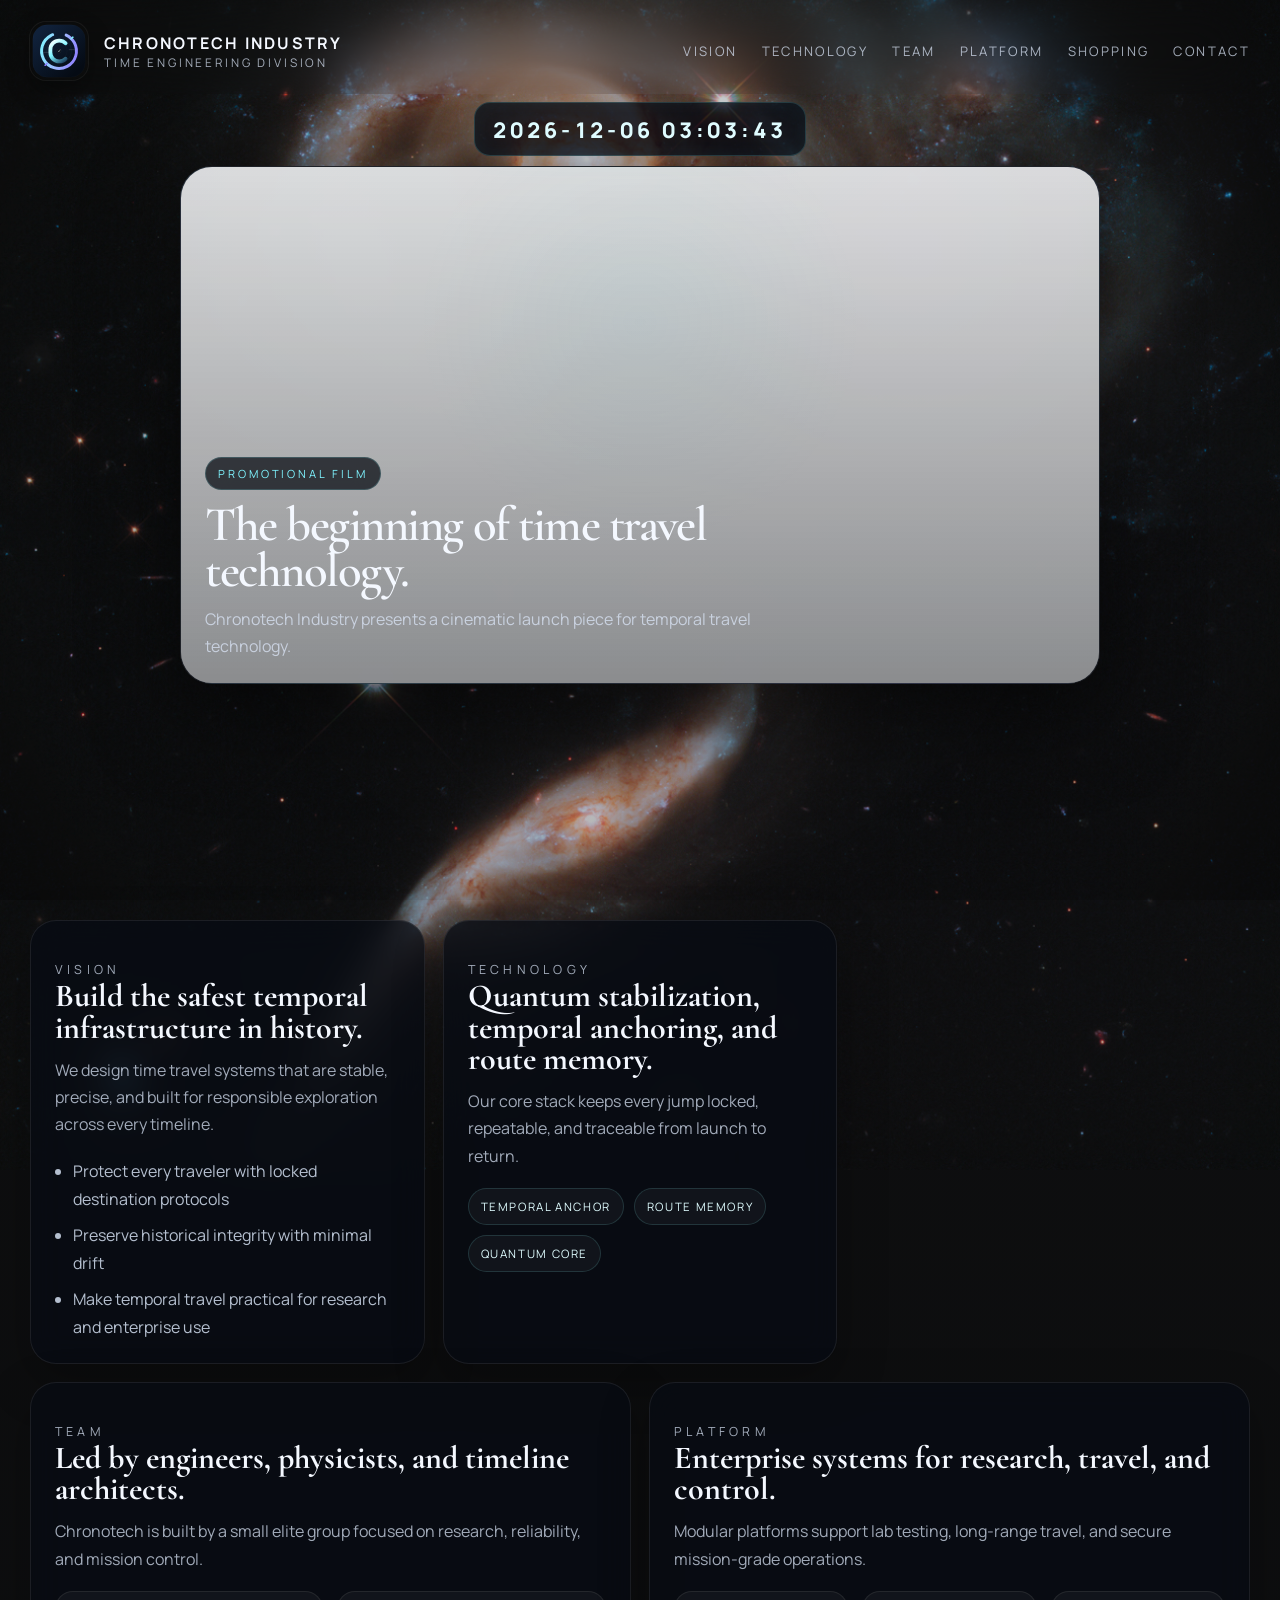
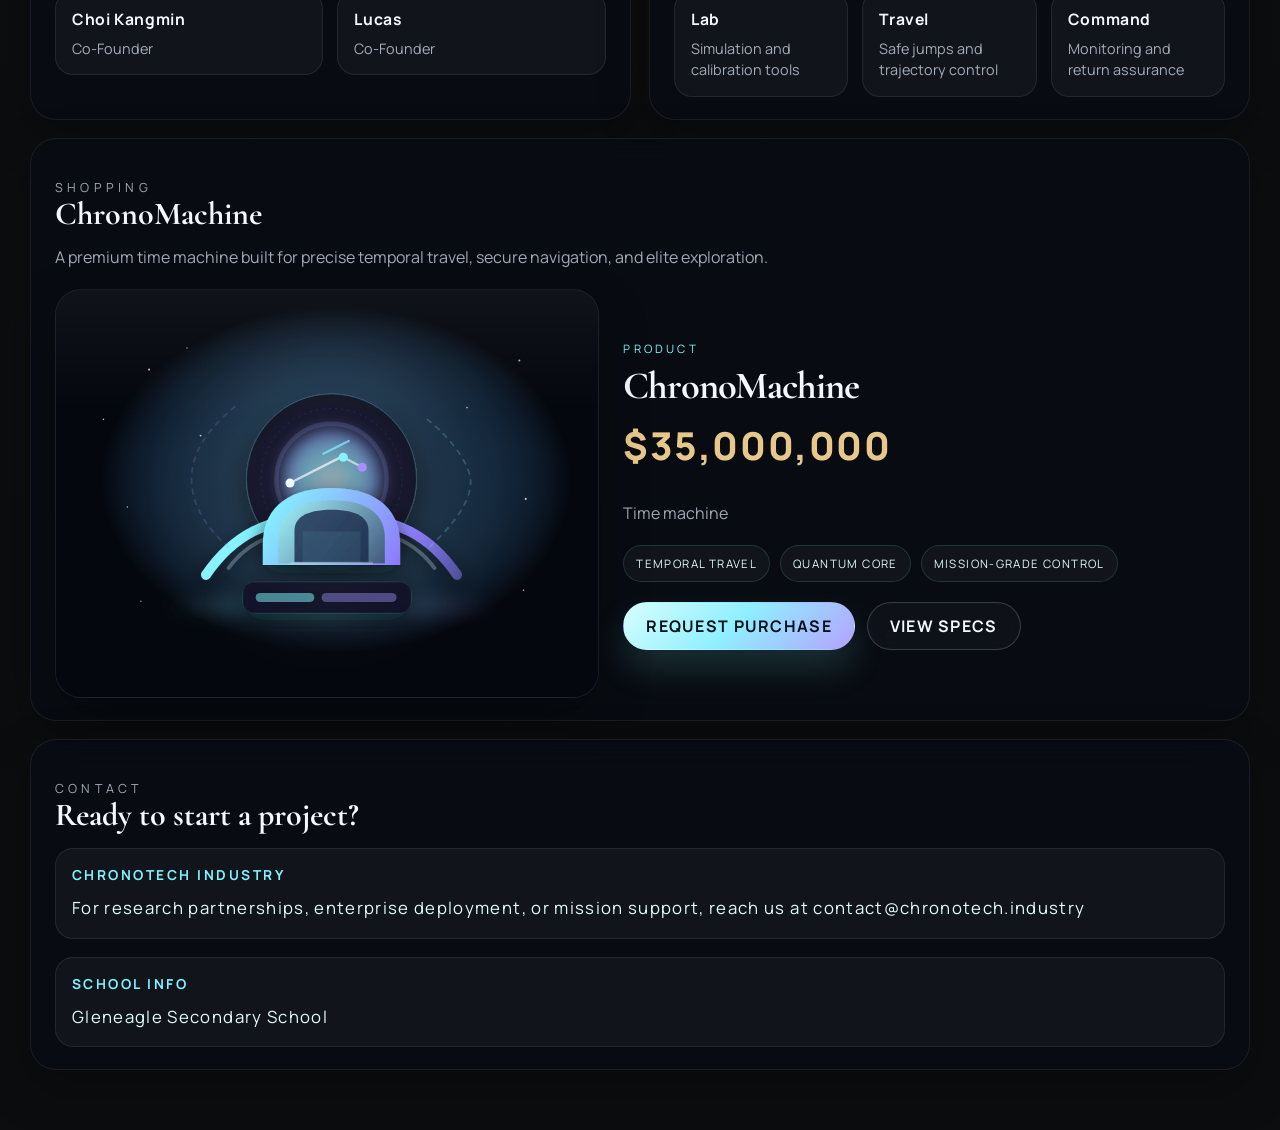
==== commit 2f49b797: "Add shopping section and ChronoMachine" ====
--- a/index.html
+++ b/index.html
@@ -35,6 +35,7 @@
         <a href="#technology">Technology</a>
         <a href="#team">Team</a>
         <a href="#platform">Platform</a>
+        <a href="#shopping">Shopping</a>
         <a href="#contact">Contact</a>
       </nav>
     </header>
@@ -113,6 +114,33 @@
           <div>
             <strong>Command</strong>
             <span>Monitoring and return assurance</span>
+          </div>
+        </div>
+      </article>
+      <article class="info-card info-card-shop" id="shopping">
+        <p class="eyebrow">SHOPPING</p>
+        <h2>ChronoMachine</h2>
+        <p>A premium time machine built for precise temporal travel, secure navigation, and elite exploration.</p>
+        <div class="shop-layout">
+          <div class="shop-visual">
+            <img src="chrono-machine.svg" alt="Illustration of a futuristic time machine traveling through a glowing portal">
+          </div>
+          <div class="shop-details">
+            <div>
+              <span class="shop-label">PRODUCT</span>
+              <h3>ChronoMachine</h3>
+            </div>
+            <div class="shop-price">$35,000,000</div>
+            <p class="shop-description">Time machine</p>
+            <div class="shop-tags">
+              <span>Temporal travel</span>
+              <span>Quantum core</span>
+              <span>Mission-grade control</span>
+            </div>
+            <div class="shop-actions">
+              <a class="button button-primary" href="#contact">Request Purchase</a>
+              <a class="button button-secondary" href="#technology">View Specs</a>
+            </div>
           </div>
         </div>
       </article>
--- a/styles.css
+++ b/styles.css
@@ -309,6 +309,109 @@
 
 .info-card-contact {
   grid-column: span 12;
+}
+
+.info-card-shop {
+  grid-column: span 12;
+}
+
+.shop-layout {
+  display: grid;
+  grid-template-columns: minmax(0, 0.95fr) minmax(0, 1.05fr);
+  gap: 24px;
+  margin-top: 18px;
+  align-items: center;
+}
+
+.shop-visual {
+  position: relative;
+  overflow: hidden;
+  min-height: 320px;
+  border-radius: 26px;
+  border: 1px solid rgba(255, 255, 255, 0.08);
+  background:
+    radial-gradient(circle at 50% 45%, rgba(127, 244, 255, 0.2), transparent 42%),
+    linear-gradient(180deg, rgba(10, 17, 30, 0.95), rgba(5, 9, 16, 0.98));
+  box-shadow: var(--shadow-soft);
+}
+
+.shop-visual::before {
+  content: "";
+  position: absolute;
+  inset: 0;
+  background:
+    linear-gradient(180deg, rgba(255, 255, 255, 0.05), transparent 32%),
+    radial-gradient(circle at 50% 50%, rgba(255, 255, 255, 0.06), transparent 58%);
+  pointer-events: none;
+  z-index: 1;
+}
+
+.shop-visual img {
+  position: relative;
+  z-index: 0;
+  display: block;
+  width: 100%;
+  height: 100%;
+  object-fit: cover;
+}
+
+.shop-details {
+  display: grid;
+  gap: 14px;
+}
+
+.shop-label {
+  display: inline-block;
+  color: var(--accent);
+  font-size: 0.72rem;
+  letter-spacing: 0.28em;
+  text-transform: uppercase;
+}
+
+.shop-details h3 {
+  margin: 10px 0 0;
+  font-family: "Cormorant Garamond", serif;
+  font-size: clamp(2rem, 3vw, 2.8rem);
+  line-height: 0.95;
+  letter-spacing: -0.03em;
+}
+
+.shop-price {
+  color: var(--gold);
+  font-size: clamp(2rem, 3vw, 3rem);
+  font-weight: 800;
+  letter-spacing: 0.04em;
+}
+
+.shop-description {
+  margin: 0;
+  color: var(--muted);
+  font-size: 1rem;
+}
+
+.shop-tags {
+  display: flex;
+  flex-wrap: wrap;
+  gap: 10px;
+  margin-top: 4px;
+}
+
+.shop-tags span {
+  padding: 10px 12px;
+  border-radius: 999px;
+  border: 1px solid rgba(127, 244, 255, 0.14);
+  background: rgba(255, 255, 255, 0.04);
+  color: #dffcff;
+  font-size: 0.72rem;
+  letter-spacing: 0.12em;
+  text-transform: uppercase;
+}
+
+.shop-actions {
+  display: flex;
+  flex-wrap: wrap;
+  gap: 12px;
+  margin-top: 6px;
 }
 
 .info-card-contact p:last-child {
@@ -1323,6 +1426,10 @@
     grid-template-columns: 1fr;
   }
 
+  .shop-layout {
+    grid-template-columns: 1fr;
+  }
+
   .video-card-copy {
     left: 18px;
     right: 18px;
@@ -1359,6 +1466,10 @@
     padding: 20px 20px 18px;
   }
 
+  .info-card-shop {
+    padding: 20px 20px 18px;
+  }
+
   .center-stage {
     min-height: calc(100vh - 120px);
     padding-bottom: 28px;
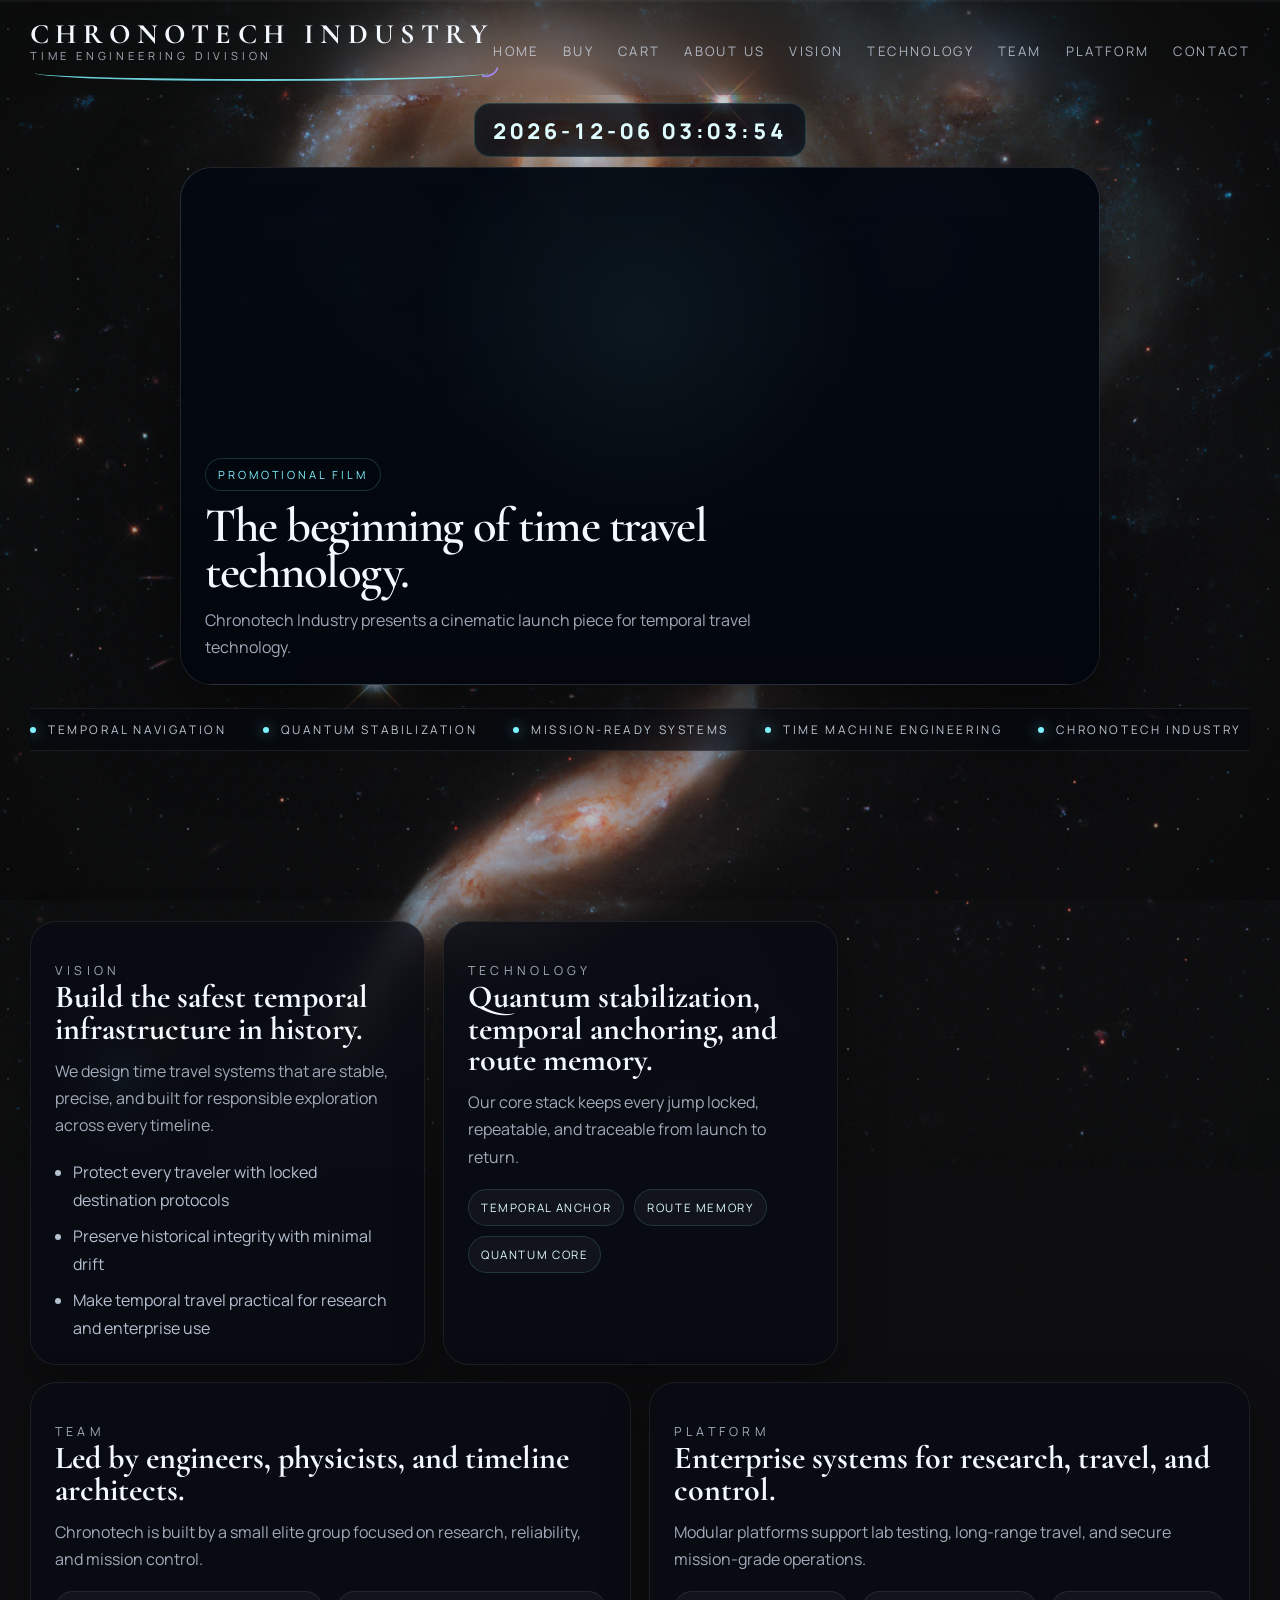
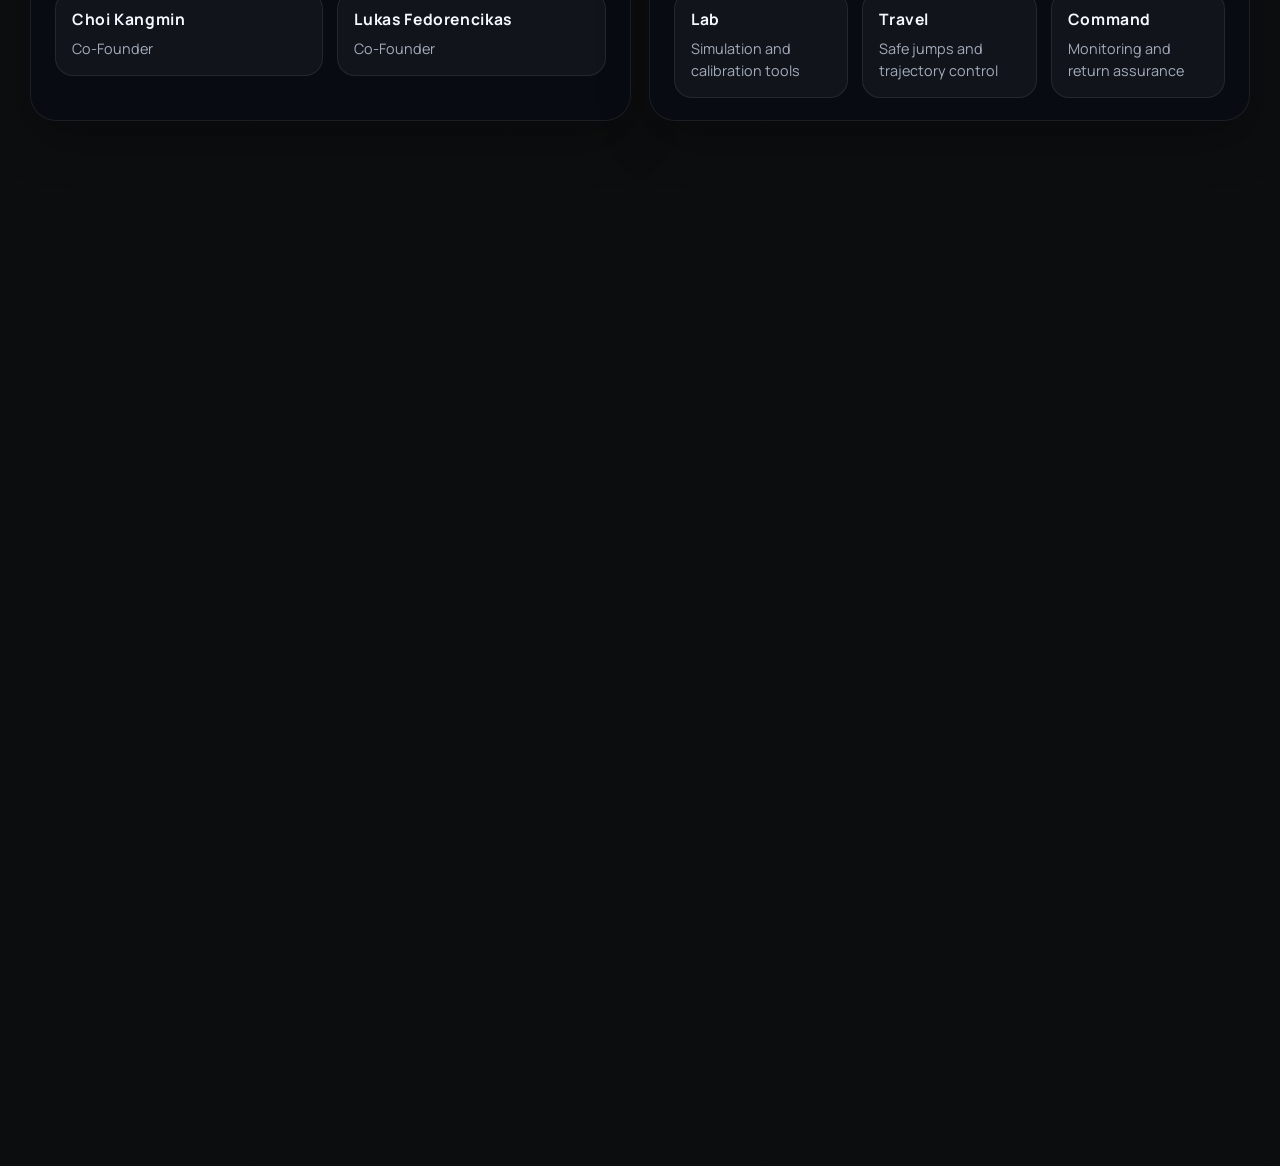
==== commit 9df56ba4: "Add multi-page Chronotech brand update" ====
--- a/index.html
+++ b/index.html
@@ -20,39 +20,59 @@
     <div class="noise"></div>
     <div class="ambient ambient-a"></div>
     <div class="ambient ambient-b"></div>
+    <div class="space-field" aria-hidden="true"></div>
     <div class="interaction-layer" aria-hidden="true"></div>
+    <div class="scroll-progress" aria-hidden="true"><span></span></div>
+    <div class="warp-loader" aria-hidden="true">
+      <div class="warp-flash"></div>
+      <div class="warp-streaks"></div>
+      <div class="warp-shockwave"></div>
+      <div class="warp-core"></div>
+      <div class="warp-ring warp-ring-a"></div>
+      <div class="warp-ring warp-ring-b"></div>
+      <div class="warp-ring warp-ring-c"></div>
+      <div class="warp-debris warp-debris-a"></div>
+      <div class="warp-debris warp-debris-b"></div>
+      <div class="warp-debris warp-debris-c"></div>
+      <div class="warp-title">TIME JUMP INITIATED</div>
+    </div>
 
     <header class="site-header" id="top">
       <a class="brand" href="#top" aria-label="Back to Chronotech Industry home">
-        <img class="brand-mark" src="logo.svg" alt="" aria-hidden="true" />
-        <span class="brand-text">
+        <span class="brand-wordmark">
           <strong>CHRONOTECH INDUSTRY</strong>
           <small>TIME ENGINEERING DIVISION</small>
         </span>
       </a>
       <nav class="nav" aria-label="Primary">
+        <a href="index.html">Home</a>
+        <a href="buy.html">Buy</a>
+        <a href="cart.html">Cart</a>
+        <a href="about.html">About Us</a>
         <a href="#vision">Vision</a>
         <a href="#technology">Technology</a>
         <a href="#team">Team</a>
         <a href="#platform">Platform</a>
-        <a href="#shopping">Shopping</a>
         <a href="#contact">Contact</a>
       </nav>
     </header>
 
     <main class="center-stage" aria-label="Featured video">
-      <div class="timestamp-display" id="digitalTimestamp" aria-label="Current date and time">
+      <div class="timestamp-display reveal-on-load" id="digitalTimestamp" aria-label="Current date and time">
         ---- -- -- --:--:--
       </div>
 
-      <div class="video-card">
-        <iframe
+      <div class="video-card reveal-on-load">
+        <video
           class="video-embed"
-          src="https://www.youtube.com/embed/dQw4w9WgXcQ?autoplay=1&mute=1&loop=1&playlist=dQw4w9WgXcQ&controls=1&rel=0&modestbranding=1"
-          title="Chronotech Industry promotional video"
-          allow="autoplay; encrypted-media; picture-in-picture"
-          allowfullscreen
-        ></iframe>
+          src="time-travel.mp4"
+          autoplay
+          muted
+          loop
+          playsinline
+          preload="auto"
+          aria-label="Time travel cinematic video"
+        ></video>
 
         <div class="video-card-copy">
           <span class="video-card-label">PROMOTIONAL FILM</span>
@@ -60,10 +80,25 @@
           <p>Chronotech Industry presents a cinematic launch piece for temporal travel technology.</p>
         </div>
       </div>
+
+      <div class="motion-band" aria-hidden="true">
+        <div class="motion-band-track">
+          <span>Temporal navigation</span>
+          <span>Quantum stabilization</span>
+          <span>Mission-ready systems</span>
+          <span>Time machine engineering</span>
+          <span>Chronotech Industry</span>
+          <span>Temporal navigation</span>
+          <span>Quantum stabilization</span>
+          <span>Mission-ready systems</span>
+          <span>Time machine engineering</span>
+          <span>Chronotech Industry</span>
+        </div>
+      </div>
     </main>
 
     <section class="info-grid" id="vision">
-      <article class="info-card">
+      <article class="info-card reveal-card">
         <p class="eyebrow">VISION</p>
         <h2>Build the safest temporal infrastructure in history.</h2>
         <p>We design time travel systems that are stable, precise, and built for responsible exploration across every timeline.</p>
@@ -73,7 +108,7 @@
           <li>Make temporal travel practical for research and enterprise use</li>
         </ul>
       </article>
-      <article class="info-card" id="technology">
+      <article class="info-card reveal-card" id="technology">
         <p class="eyebrow">TECHNOLOGY</p>
         <h2>Quantum stabilization, temporal anchoring, and route memory.</h2>
         <p>Our core stack keeps every jump locked, repeatable, and traceable from launch to return.</p>
@@ -83,7 +118,7 @@
           <span>Quantum Core</span>
         </div>
       </article>
-      <article class="info-card info-card-wide" id="team">
+      <article class="info-card info-card-wide reveal-card" id="team">
         <p class="eyebrow">TEAM</p>
         <h2>Led by engineers, physicists, and timeline architects.</h2>
         <p>Chronotech is built by a small elite group focused on research, reliability, and mission control.</p>
@@ -93,12 +128,12 @@
             <span>Co-Founder</span>
           </div>
           <div class="team-card">
-            <strong>Lucas</strong>
+            <strong>Lukas Fedorencikas</strong>
             <span>Co-Founder</span>
           </div>
         </div>
       </article>
-      <article class="info-card info-card-wide" id="platform">
+      <article class="info-card info-card-wide reveal-card" id="platform">
         <p class="eyebrow">PLATFORM</p>
         <h2>Enterprise systems for research, travel, and control.</h2>
         <p>Modular platforms support lab testing, long-range travel, and secure mission-grade operations.</p>
@@ -117,13 +152,13 @@
           </div>
         </div>
       </article>
-      <article class="info-card info-card-shop" id="shopping">
+      <article class="info-card info-card-shop reveal-card" id="shopping">
         <p class="eyebrow">SHOPPING</p>
         <h2>ChronoMachine</h2>
         <p>A premium time machine built for precise temporal travel, secure navigation, and elite exploration.</p>
         <div class="shop-layout">
           <div class="shop-visual">
-            <img src="chrono-machine.svg" alt="Illustration of a futuristic time machine traveling through a glowing portal">
+            <img src="delorean-time-machine.jpg" alt="DeLorean replica time machine">
           </div>
           <div class="shop-details">
             <div>
@@ -138,13 +173,13 @@
               <span>Mission-grade control</span>
             </div>
             <div class="shop-actions">
-              <a class="button button-primary" href="#contact">Request Purchase</a>
-              <a class="button button-secondary" href="#technology">View Specs</a>
+              <a class="button button-primary" href="buy.html">Request Purchase</a>
+              <a class="button button-secondary" href="cart.html">View Cart</a>
             </div>
           </div>
         </div>
       </article>
-      <article class="info-card info-card-contact" id="contact">
+      <article class="info-card info-card-contact reveal-card" id="contact">
         <p class="eyebrow">CONTACT</p>
         <h2>Ready to start a project?</h2>
         <div class="contact-block">
@@ -160,10 +195,22 @@
 
     <script>
       const digitalTimestamp = document.getElementById("digitalTimestamp");
+      const spaceField = document.querySelector(".space-field");
       const interactionLayer = document.querySelector(".interaction-layer");
-
-      function updateClock() {
-        const now = new Date();
+      const warpLoader = document.querySelector(".warp-loader");
+      const progressBar = document.querySelector(".scroll-progress span");
+      const revealTargets = document.querySelectorAll(".reveal-card, .reveal-on-load, .motion-band");
+      let lastScrollY = window.scrollY;
+      let targetPointerX = 0;
+      let targetPointerY = 0;
+      let currentPointerX = 0;
+      let currentPointerY = 0;
+      let ticking = false;
+      let glitchActive = false;
+      let glitchTicker = null;
+      let clockTicker = null;
+
+      function formatClock(now) {
         const date = new Intl.DateTimeFormat("en-CA", {
           year: "numeric",
           month: "2-digit",
@@ -177,11 +224,163 @@
           hour12: false,
         }).format(now);
 
-        digitalTimestamp.textContent = `${date} ${time}`;
+        return `${date} ${time}`;
+      }
+
+      function createGlitchText(baseText) {
+        const charset = "ABCDEFGHIJKLMNOPQRSTUVWXYZ0123456789@#$%&*+-";
+        return baseText
+          .split("")
+          .map((character) => {
+            if (character === " " || character === "-" || character === ":") {
+              return Math.random() > 0.7 ? character : charset[Math.floor(Math.random() * charset.length)];
+            }
+
+            if (Math.random() < 0.22) {
+              return charset[Math.floor(Math.random() * charset.length)];
+            }
+
+            return character;
+          })
+          .join("");
+      }
+
+      function updateClock() {
+        const now = new Date();
+
+        if (glitchActive) {
+          const baseText = formatClock(now);
+          digitalTimestamp.textContent = createGlitchText(baseText);
+          return;
+        }
+
+        digitalTimestamp.textContent = formatClock(now);
       }
 
       updateClock();
-      setInterval(updateClock, 1000);
+      clockTicker = setInterval(updateClock, 1000);
+
+      function startClockGlitch(durationMs = 1500) {
+        glitchActive = true;
+        digitalTimestamp.classList.add("clock-glitch");
+
+        if (glitchTicker) {
+          clearInterval(glitchTicker);
+        }
+
+        glitchTicker = setInterval(() => {
+          updateClock();
+        }, 45);
+
+        window.setTimeout(() => {
+          glitchActive = false;
+          digitalTimestamp.classList.remove("clock-glitch");
+
+          if (glitchTicker) {
+            clearInterval(glitchTicker);
+            glitchTicker = null;
+          }
+
+          updateClock();
+        }, durationMs);
+      }
+
+      window.addEventListener("load", () => {
+        document.body.classList.add("warp-active");
+        startClockGlitch(1500);
+
+        const debrisCount = 26;
+        for (let i = 0; i < debrisCount; i += 1) {
+          const debris = document.createElement("div");
+          debris.className = "warp-spark";
+          const angle = Math.random() * Math.PI * 2;
+          const distance = 260 + Math.random() * 320;
+          const size = 1 + Math.random() * 3;
+          debris.style.left = "50%";
+          debris.style.top = "50%";
+          debris.style.setProperty("--dx", `${Math.cos(angle) * distance}px`);
+          debris.style.setProperty("--dy", `${Math.sin(angle) * distance}px`);
+          debris.style.setProperty("--size", `${size}px`);
+          debris.style.animationDelay = `${Math.random() * 0.14}s`;
+          warpLoader.appendChild(debris);
+        }
+
+        window.setTimeout(() => {
+          document.body.classList.remove("warp-active");
+          warpLoader.classList.add("warp-loader-exit");
+        }, 1550);
+
+        window.setTimeout(() => {
+          warpLoader.remove();
+        }, 2150);
+      });
+
+      const revealObserver = new IntersectionObserver(
+        (entries) => {
+          entries.forEach((entry) => {
+            if (entry.isIntersecting) {
+              entry.target.classList.add("is-visible");
+              revealObserver.unobserve(entry.target);
+            }
+          });
+        },
+        { threshold: 0.18 }
+      );
+
+      revealTargets.forEach((target) => revealObserver.observe(target));
+
+      function updateProgress() {
+        const maxScroll = document.documentElement.scrollHeight - window.innerHeight;
+        const progress = maxScroll > 0 ? window.scrollY / maxScroll : 0;
+        progressBar.style.transform = `scaleX(${Math.min(Math.max(progress, 0), 1)})`;
+      }
+
+      updateProgress();
+      window.addEventListener("scroll", updateProgress, { passive: true });
+
+      function animateSpaceMotion() {
+        currentPointerX += (targetPointerX - currentPointerX) * 0.06;
+        currentPointerY += (targetPointerY - currentPointerY) * 0.06;
+
+        const scrollDelta = window.scrollY - lastScrollY;
+        lastScrollY = window.scrollY;
+        const travel = Math.min(window.scrollY / Math.max(document.body.scrollHeight - window.innerHeight, 1), 1);
+
+        document.documentElement.style.setProperty("--space-x", `${currentPointerX}`);
+        document.documentElement.style.setProperty("--space-y", `${currentPointerY}`);
+        document.documentElement.style.setProperty("--space-depth", `${1 + travel * 0.14}`);
+        document.documentElement.style.setProperty("--space-scroll", `${travel}`);
+        document.documentElement.style.setProperty("--space-tilt", `${currentPointerX * 0.015}deg`);
+
+        if (spaceField) {
+          spaceField.style.setProperty("--star-scroll", `${travel}`);
+          spaceField.style.setProperty("--star-drift", `${scrollDelta * 0.08}px`);
+        }
+
+        ticking = false;
+      }
+
+      function requestSpaceMotion() {
+        if (!ticking) {
+          ticking = true;
+          window.requestAnimationFrame(animateSpaceMotion);
+        }
+      }
+
+      window.addEventListener(
+        "pointermove",
+        (event) => {
+          targetPointerX = (event.clientX / window.innerWidth - 0.5) * 2;
+          targetPointerY = (event.clientY / window.innerHeight - 0.5) * 2;
+          document.documentElement.style.setProperty("--pointer-x", `${event.clientX}px`);
+          document.documentElement.style.setProperty("--pointer-y", `${event.clientY}px`);
+          requestSpaceMotion();
+        },
+        { passive: true }
+      );
+
+      window.addEventListener("scroll", requestSpaceMotion, { passive: true });
+      requestSpaceMotion();
 
       function spawnClickEffect(x, y) {
         const wave = document.createElement("div");
--- a/styles.css
+++ b/styles.css
@@ -13,6 +13,11 @@
   --accent-warm: rgba(232, 200, 138, 0.22);
   --shadow: 0 28px 90px rgba(0, 0, 0, 0.5);
   --shadow-soft: 0 18px 50px rgba(0, 0, 0, 0.28);
+  --space-x: 0;
+  --space-y: 0;
+  --space-depth: 1;
+  --space-scroll: 0;
+  --space-tilt: 0deg;
 }
 
 * {
@@ -34,6 +39,10 @@
   overflow-x: hidden;
 }
 
+body.warp-active {
+  overflow: hidden;
+}
+
 body::before {
   content: "";
   position: fixed;
@@ -50,6 +59,51 @@
   background: radial-gradient(circle at center, transparent 55%, rgba(0, 0, 0, 0.1) 100%);
 }
 
+.space-field {
+  position: fixed;
+  inset: -24%;
+  pointer-events: none;
+  z-index: 0;
+  opacity: 0.84;
+  transform: translate3d(
+      calc(var(--space-x, 0) * 18px),
+      calc(var(--space-y, 0) * 14px),
+      0
+    )
+    scale(var(--space-depth, 1));
+}
+
+.space-field::before,
+.space-field::after {
+  content: "";
+  position: absolute;
+  inset: 0;
+  background-repeat: repeat;
+  mix-blend-mode: screen;
+}
+
+.space-field::before {
+  background-image:
+    radial-gradient(circle, rgba(241, 249, 255, 0.95) 0 1px, transparent 1.7px),
+    radial-gradient(circle, rgba(127, 244, 255, 0.48) 0 1.2px, transparent 2px),
+    radial-gradient(circle, rgba(165, 139, 255, 0.34) 0 1px, transparent 1.8px);
+  background-size: 110px 110px, 180px 180px, 260px 260px;
+  background-position: 0 0, 18px 42px, 64px 26px;
+  opacity: 0.34;
+  animation: starFlow 48s linear infinite;
+}
+
+.space-field::after {
+  background-image:
+    radial-gradient(circle, rgba(255, 255, 255, 0.76) 0 1px, transparent 1.5px),
+    radial-gradient(circle, rgba(127, 244, 255, 0.28) 0 1px, transparent 1.9px);
+  background-size: 70px 70px, 130px 130px;
+  background-position: 0 0, 24px 18px;
+  opacity: 0.22;
+  filter: blur(0.35px);
+  animation: starFlowReverse 72s linear infinite;
+}
+
 .noise,
 .ambient {
   position: fixed;
@@ -63,6 +117,207 @@
   pointer-events: none;
   overflow: hidden;
   z-index: 8;
+}
+
+.scroll-progress {
+  position: fixed;
+  inset: 0 0 auto;
+  height: 2px;
+  z-index: 14;
+  pointer-events: none;
+  background: rgba(255, 255, 255, 0.04);
+}
+
+.scroll-progress span {
+  display: block;
+  width: 100%;
+  height: 100%;
+  transform-origin: left center;
+  transform: scaleX(0);
+  background: linear-gradient(90deg, var(--accent), #f4fbff 48%, var(--accent-2));
+  box-shadow: 0 0 22px rgba(127, 244, 255, 0.42);
+}
+
+.warp-loader {
+  position: fixed;
+  inset: 0;
+  z-index: 20;
+  pointer-events: none;
+  display: grid;
+  place-items: center;
+  background:
+    radial-gradient(circle at center, rgba(255, 255, 255, 0.26), rgba(127, 244, 255, 0.18) 16%, rgba(3, 6, 11, 0.46) 36%, rgba(2, 4, 8, 0.98) 74%);
+  animation: warpFade 2.15s ease forwards;
+  overflow: hidden;
+  mix-blend-mode: screen;
+}
+
+.warp-loader::before {
+  content: "";
+  position: absolute;
+  inset: -10%;
+  background:
+    radial-gradient(circle at center, rgba(255, 255, 255, 0.6) 0 4%, rgba(127, 244, 255, 0.38) 8%, transparent 28%),
+    radial-gradient(circle at center, transparent 0 38%, rgba(165, 139, 255, 0.1) 39%, transparent 57%);
+  filter: blur(12px);
+  animation: warpRipples 2.15s ease-out forwards;
+}
+
+.warp-loader::after {
+  content: "";
+  position: absolute;
+  inset: 0;
+  background:
+    linear-gradient(90deg, transparent 0%, rgba(255, 255, 255, 0.2) 50%, transparent 100%),
+    linear-gradient(0deg, transparent 0%, rgba(127, 244, 255, 0.12) 50%, transparent 100%);
+  mix-blend-mode: screen;
+  opacity: 0.75;
+  animation: warpScan 2.15s ease-out forwards;
+}
+
+.warp-flash {
+  position: absolute;
+  inset: 0;
+  background: radial-gradient(circle at center, rgba(255, 255, 255, 0.98) 0 10%, rgba(127, 244, 255, 0.78) 18%, rgba(165, 139, 255, 0.42) 30%, transparent 55%);
+  animation: warpFlash 2.15s ease-out forwards;
+}
+
+.warp-streaks {
+  position: absolute;
+  inset: -20%;
+  background:
+    repeating-linear-gradient(
+      90deg,
+      transparent 0 18px,
+      rgba(255, 255, 255, 0.16) 18px 20px,
+      transparent 20px 52px
+    );
+  transform: skewX(-12deg) scale(0.85);
+  filter: blur(2px);
+  opacity: 0;
+  animation: warpStreaks 2.15s ease-out forwards;
+}
+
+.warp-shockwave {
+  position: absolute;
+  width: 160px;
+  height: 160px;
+  border-radius: 50%;
+  border: 2px solid rgba(255, 255, 255, 0.86);
+  box-shadow:
+    0 0 40px rgba(127, 244, 255, 0.24),
+    inset 0 0 24px rgba(255, 255, 255, 0.26);
+  animation: warpShockwave 2.15s cubic-bezier(0.16, 1, 0.3, 1) forwards;
+}
+
+.warp-core {
+  position: absolute;
+  width: 170px;
+  height: 170px;
+  border-radius: 50%;
+  background:
+    radial-gradient(circle at 50% 50%, #f8fbff 0 10%, #7ff4ff 18%, #8b7bff 42%, rgba(3, 6, 11, 0) 72%);
+  box-shadow:
+    0 0 0 24px rgba(127, 244, 255, 0.08),
+    0 0 92px rgba(127, 244, 255, 0.34),
+    0 0 180px rgba(165, 139, 255, 0.22);
+  filter: blur(0.2px);
+  animation: warpPulse 2.15s ease-in-out forwards;
+}
+
+.warp-ring {
+  position: absolute;
+  border-radius: 50%;
+  border: 1px solid rgba(127, 244, 255, 0.24);
+  box-shadow: 0 0 32px rgba(127, 244, 255, 0.08);
+  animation: warpSpin 2.15s linear forwards;
+  mix-blend-mode: screen;
+}
+
+.warp-ring-a {
+  width: 320px;
+  height: 320px;
+}
+
+.warp-ring-b {
+  width: 460px;
+  height: 460px;
+  border-color: rgba(165, 139, 255, 0.2);
+  animation-direction: reverse;
+}
+
+.warp-ring-c {
+  width: 640px;
+  height: 640px;
+  border-style: dashed;
+  border-color: rgba(244, 251, 255, 0.16);
+}
+
+.warp-spark,
+.warp-debris {
+  position: absolute;
+  left: 50%;
+  top: 50%;
+  pointer-events: none;
+}
+
+.warp-spark {
+  width: var(--size);
+  height: var(--size);
+  border-radius: 50%;
+  background: #ffffff;
+  box-shadow:
+    0 0 10px rgba(127, 244, 255, 0.95),
+    0 0 18px rgba(255, 255, 255, 0.6);
+  transform: translate(-50%, -50%);
+  animation: warpSpark 2.15s cubic-bezier(0.12, 0.8, 0.18, 1) forwards;
+}
+
+.warp-debris {
+  width: 160px;
+  height: 160px;
+  border-radius: 50%;
+  opacity: 0;
+  filter: blur(0.4px);
+  mix-blend-mode: screen;
+  animation: warpDebris 2.15s ease-out forwards;
+}
+
+.warp-debris-a {
+  background: radial-gradient(circle, rgba(127, 244, 255, 0.26), transparent 68%);
+}
+
+.warp-debris-b {
+  width: 220px;
+  height: 220px;
+  background: radial-gradient(circle, rgba(165, 139, 255, 0.2), transparent 70%);
+}
+
+.warp-debris-c {
+  width: 120px;
+  height: 120px;
+  background: radial-gradient(circle, rgba(255, 255, 255, 0.22), transparent 68%);
+}
+
+.warp-title {
+  position: relative;
+  z-index: 1;
+  margin-top: 270px;
+  padding: 10px 16px;
+  border-radius: 999px;
+  border: 1px solid rgba(127, 244, 255, 0.18);
+  background: rgba(4, 8, 14, 0.68);
+  color: #dffcff;
+  font-size: 0.78rem;
+  font-weight: 800;
+  letter-spacing: 0.34em;
+  text-transform: uppercase;
+  backdrop-filter: blur(12px);
+}
+
+.warp-loader-exit {
+  opacity: 0;
+  transition: opacity 0.4s ease;
 }
 
 .click-wave,
@@ -121,36 +376,62 @@
 .brand {
   display: inline-flex;
   align-items: center;
-  gap: 16px;
+  gap: 14px;
   color: inherit;
   text-decoration: none;
 }
 
-.brand-mark {
-  width: 58px;
-  height: 58px;
-  border-radius: 16px;
-  object-fit: cover;
-  box-shadow:
-    0 0 0 1px rgba(255, 255, 255, 0.06),
-    0 10px 24px rgba(0, 0, 0, 0.32);
-}
-
-.brand-text strong,
-.brand-text small {
+.brand-wordmark {
+  position: relative;
   display: block;
-}
-
-.brand-text strong {
-  font-size: 1rem;
-  letter-spacing: 0.14em;
-  text-transform: uppercase;
-}
-
-.brand-text small {
+  padding-bottom: 18px;
+}
+
+.brand-wordmark::after {
+  content: "";
+  position: absolute;
+  left: 0;
+  right: 0;
+  bottom: 0;
+  height: 14px;
+  border-bottom: 2px solid rgba(127, 244, 255, 0.9);
+  border-radius: 0 0 60% 60%;
+  transform: scaleX(0.98);
+  opacity: 0.95;
+}
+
+.brand-wordmark::before {
+  content: "";
+  position: absolute;
+  right: -4px;
+  bottom: 2px;
+  width: 12px;
+  height: 12px;
+  border-right: 2px solid rgba(165, 139, 255, 0.92);
+  border-bottom: 2px solid rgba(165, 139, 255, 0.92);
+  border-radius: 0 0 100% 0;
+  transform: rotate(18deg);
+  opacity: 0.9;
+}
+
+.brand-wordmark strong,
+.brand-wordmark small {
+  display: block;
+}
+
+.brand-wordmark strong {
+  font-family: "Cormorant Garamond", serif;
+  font-size: clamp(1.45rem, 2.2vw, 2.1rem);
+  line-height: 0.92;
+  letter-spacing: 0.22em;
+  text-transform: uppercase;
+  text-shadow: 0 0 18px rgba(127, 244, 255, 0.14);
+}
+
+.brand-wordmark small {
   color: var(--muted);
-  font-size: 0.74rem;
-  letter-spacing: 0.24em;
+  font-size: 0.7rem;
+  letter-spacing: 0.34em;
   text-transform: uppercase;
 }
 
@@ -193,6 +474,24 @@
   transform: scaleX(1);
 }
 
+.reveal-on-load,
+.reveal-card,
+.motion-band {
+  opacity: 0;
+  transform: translate3d(0, 32px, 0) scale(0.986);
+  transition:
+    opacity 720ms ease,
+    transform 900ms cubic-bezier(0.16, 1, 0.3, 1);
+  will-change: transform, opacity;
+}
+
+.reveal-on-load.is-visible,
+.reveal-card.is-visible,
+.motion-band.is-visible {
+  opacity: 1;
+  transform: translate3d(0, 0, 0) scale(1);
+}
+
 .center-stage {
   position: relative;
   z-index: 1;
@@ -202,6 +501,12 @@
   align-content: start;
   gap: 10px;
   padding: 8px 0 44px;
+  transform: translate3d(
+    calc(var(--space-x, 0) * 8px),
+    calc(var(--space-y, 0) * 6px),
+    0
+  );
+  transition: transform 120ms linear;
 }
 
 .info-grid {
@@ -210,6 +515,14 @@
   display: grid;
   grid-template-columns: repeat(12, minmax(0, 1fr));
   gap: 18px;
+  position: relative;
+  z-index: 1;
+  transform: translate3d(
+    calc(var(--space-x, 0) * 10px),
+    calc(var(--space-y, 0) * 8px),
+    0
+  );
+  transition: transform 120ms linear;
 }
 
 .info-card {
@@ -418,6 +731,49 @@
   font-size: 1.05rem;
   color: #dffcff;
   letter-spacing: 0.08em;
+}
+
+.motion-band {
+  margin-top: 14px;
+  overflow: hidden;
+  width: 100%;
+  border-top: 1px solid rgba(255, 255, 255, 0.08);
+  border-bottom: 1px solid rgba(255, 255, 255, 0.08);
+  background: rgba(5, 9, 16, 0.62);
+  backdrop-filter: blur(16px);
+  position: relative;
+  z-index: 1;
+}
+
+.motion-band-track {
+  display: flex;
+  gap: 36px;
+  width: max-content;
+  padding: 12px 0;
+  color: rgba(228, 241, 255, 0.82);
+  font-size: 0.74rem;
+  letter-spacing: 0.22em;
+  text-transform: uppercase;
+  animation: bandDrift 36s linear infinite;
+}
+
+.motion-band-track span {
+  white-space: nowrap;
+  padding-left: 18px;
+  position: relative;
+}
+
+.motion-band-track span::before {
+  content: "";
+  position: absolute;
+  left: 0;
+  top: 50%;
+  width: 6px;
+  height: 6px;
+  border-radius: 50%;
+  transform: translateY(-50%);
+  background: var(--accent);
+  box-shadow: 0 0 14px rgba(127, 244, 255, 0.8);
 }
 
 .contact-block {
@@ -460,6 +816,37 @@
   white-space: nowrap;
 }
 
+.timestamp-display.clock-glitch {
+  animation: clockJitter 110ms steps(2, end) infinite;
+  text-shadow:
+    2px 0 0 rgba(127, 244, 255, 0.85),
+    -2px 0 0 rgba(165, 139, 255, 0.8),
+    0 0 22px rgba(255, 255, 255, 0.16);
+  filter: hue-rotate(26deg) saturate(1.5);
+}
+
+.timestamp-display.clock-glitch::before,
+.timestamp-display.clock-glitch::after {
+  content: "";
+  position: absolute;
+  inset: 0;
+  border-radius: inherit;
+  pointer-events: none;
+  mix-blend-mode: screen;
+}
+
+.timestamp-display.clock-glitch::before {
+  background: linear-gradient(90deg, transparent 0 32%, rgba(127, 244, 255, 0.22) 35%, transparent 40% 100%);
+  clip-path: inset(0 0 58% 0);
+  animation: clockSlice 160ms steps(2, end) infinite;
+}
+
+.timestamp-display.clock-glitch::after {
+  background: linear-gradient(90deg, transparent 0 56%, rgba(255, 255, 255, 0.2) 58%, transparent 62% 100%);
+  clip-path: inset(52% 0 0 0);
+  animation: clockSlice 120ms steps(2, end) infinite reverse;
+}
+
 .video-card {
   position: relative;
   width: min(920px, 100%);
@@ -481,6 +868,8 @@
   height: 100%;
   border: 0;
   opacity: 0.9;
+  object-fit: cover;
+  background: #040810;
 }
 
 .video-card::before {
@@ -1249,6 +1638,238 @@
   margin-top: 18px;
 }
 
+.page-shell {
+  position: relative;
+  z-index: 1;
+  width: min(1220px, calc(100% - 40px));
+  margin: 0 auto;
+  padding: 34px 0 70px;
+}
+
+.page-hero {
+  display: grid;
+  grid-template-columns: 1fr auto;
+  gap: 22px;
+  align-items: end;
+  margin-bottom: 24px;
+}
+
+.page-hero h1 {
+  margin: 10px 0 0;
+  font-family: "Cormorant Garamond", serif;
+  font-size: clamp(3rem, 6vw, 5.6rem);
+  line-height: 0.95;
+  letter-spacing: -0.04em;
+}
+
+.page-hero p {
+  margin: 14px 0 0;
+  max-width: 58ch;
+  color: var(--muted);
+  line-height: 1.7;
+}
+
+.page-kicker {
+  color: var(--accent);
+  font-size: 0.76rem;
+  letter-spacing: 0.34em;
+  text-transform: uppercase;
+}
+
+.page-grid {
+  display: grid;
+  grid-template-columns: repeat(12, minmax(0, 1fr));
+  gap: 18px;
+}
+
+.page-card {
+  padding: 24px;
+  border-radius: 28px;
+  border: 1px solid rgba(255, 255, 255, 0.08);
+  background: rgba(7, 12, 20, 0.72);
+  backdrop-filter: blur(16px);
+  box-shadow: var(--shadow-soft);
+}
+
+.page-card h2,
+.page-card h3 {
+  margin: 0;
+  font-family: "Cormorant Garamond", serif;
+  line-height: 0.95;
+}
+
+.page-card p {
+  color: var(--muted);
+  line-height: 1.75;
+}
+
+.page-media {
+  overflow: hidden;
+  border-radius: 24px;
+  border: 1px solid rgba(255, 255, 255, 0.08);
+  background: rgba(4, 8, 14, 0.68);
+}
+
+.page-media img {
+  display: block;
+  width: 100%;
+  height: 100%;
+  object-fit: cover;
+}
+
+.buy-hero {
+  grid-column: span 12;
+}
+
+.buy-layout {
+  display: grid;
+  grid-template-columns: minmax(0, 1.05fr) minmax(0, 0.95fr);
+  gap: 22px;
+  align-items: center;
+}
+
+.buy-details {
+  display: grid;
+  gap: 16px;
+}
+
+.price-tag {
+  display: inline-flex;
+  width: fit-content;
+  align-items: center;
+  gap: 10px;
+  padding: 10px 14px;
+  border-radius: 999px;
+  background: rgba(4, 8, 14, 0.68);
+  border: 1px solid rgba(127, 244, 255, 0.16);
+  color: var(--gold);
+  font-weight: 800;
+  letter-spacing: 0.1em;
+}
+
+.feature-list {
+  display: grid;
+  gap: 12px;
+  margin: 0;
+}
+
+.feature-list div {
+  padding: 14px 16px;
+  border-radius: 18px;
+  background: rgba(255, 255, 255, 0.04);
+  border: 1px solid rgba(255, 255, 255, 0.08);
+}
+
+.feature-list strong {
+  display: block;
+  color: var(--text);
+  letter-spacing: 0.08em;
+  text-transform: uppercase;
+  font-size: 0.78rem;
+}
+
+.feature-list span {
+  display: block;
+  margin-top: 8px;
+  color: var(--muted);
+}
+
+.buy-actions {
+  display: flex;
+  flex-wrap: wrap;
+  gap: 12px;
+  margin-top: 6px;
+}
+
+.sidebar-card {
+  grid-column: span 4;
+}
+
+.sidebar-card-wide {
+  grid-column: span 8;
+}
+
+.cart-list {
+  display: grid;
+  gap: 14px;
+}
+
+.cart-item {
+  display: grid;
+  grid-template-columns: 120px 1fr auto;
+  gap: 18px;
+  align-items: center;
+  padding: 16px;
+  border-radius: 20px;
+  background: rgba(255, 255, 255, 0.04);
+  border: 1px solid rgba(255, 255, 255, 0.08);
+}
+
+.cart-item strong {
+  display: block;
+  font-size: 1rem;
+  letter-spacing: 0.08em;
+  text-transform: uppercase;
+}
+
+.cart-item span {
+  display: block;
+  color: var(--muted);
+  margin-top: 6px;
+}
+
+.cart-total {
+  display: grid;
+  gap: 10px;
+}
+
+.cart-total .row {
+  display: flex;
+  justify-content: space-between;
+  gap: 12px;
+  color: var(--muted);
+}
+
+.cart-total .row strong {
+  color: var(--text);
+}
+
+.about-grid {
+  display: grid;
+  grid-template-columns: repeat(12, minmax(0, 1fr));
+  gap: 18px;
+}
+
+.about-panel {
+  grid-column: span 6;
+}
+
+.about-facts {
+  display: grid;
+  grid-template-columns: repeat(2, minmax(0, 1fr));
+  gap: 14px;
+  margin-top: 18px;
+}
+
+.about-fact {
+  padding: 16px;
+  border-radius: 18px;
+  background: rgba(255, 255, 255, 0.04);
+  border: 1px solid rgba(255, 255, 255, 0.08);
+}
+
+.about-fact strong {
+  display: block;
+  color: var(--accent);
+  font-size: 0.78rem;
+  letter-spacing: 0.24em;
+  text-transform: uppercase;
+}
+
+.about-fact p {
+  margin-top: 10px;
+}
+
 .footer {
   padding: 0 0 42px;
   color: rgba(226, 236, 255, 0.5);
@@ -1384,6 +2005,212 @@
   100% {
     opacity: 0;
     transform: translate(-50%, -50%) translate(var(--dx), var(--dy)) scale(0.2);
+  }
+}
+
+@keyframes warpSpin {
+  0% {
+    transform: rotate(0deg) scale(0.72);
+    opacity: 0;
+  }
+  18% {
+    opacity: 1;
+  }
+  100% {
+    transform: rotate(520deg) scale(1.28);
+    opacity: 0;
+  }
+}
+
+@keyframes warpRipples {
+  0% {
+    opacity: 0;
+    transform: scale(0.2);
+  }
+  12% {
+    opacity: 0.9;
+  }
+  100% {
+    opacity: 0;
+    transform: scale(4.4);
+  }
+}
+
+@keyframes warpPulse {
+  0% {
+    transform: scale(0.12);
+    opacity: 0;
+  }
+  10% {
+    opacity: 1;
+  }
+  100% {
+    transform: scale(5.6);
+    opacity: 0;
+  }
+}
+
+@keyframes warpFade {
+  0% {
+    opacity: 1;
+  }
+  66% {
+    opacity: 1;
+  }
+  100% {
+    opacity: 0;
+  }
+}
+
+@keyframes warpFlash {
+  0% {
+    opacity: 0;
+    transform: scale(0.24);
+  }
+  8% {
+    opacity: 1;
+    transform: scale(1);
+  }
+  48% {
+    opacity: 0.72;
+  }
+  100% {
+    opacity: 0;
+    transform: scale(1.65);
+  }
+}
+
+@keyframes warpShockwave {
+  0% {
+    opacity: 0;
+    transform: scale(0.12);
+  }
+  10% {
+    opacity: 1;
+  }
+  100% {
+    opacity: 0;
+    transform: scale(10.5);
+  }
+}
+
+@keyframes warpScan {
+  0% {
+    opacity: 0;
+    transform: translateY(-30%) scaleY(0.4);
+  }
+  20% {
+    opacity: 0.7;
+  }
+  100% {
+    opacity: 0;
+    transform: translateY(36%) scaleY(1.3);
+  }
+}
+
+@keyframes warpStreaks {
+  0% {
+    opacity: 0;
+    transform: translateX(-20%) skewX(-12deg) scale(0.65);
+  }
+  10% {
+    opacity: 0.95;
+  }
+  100% {
+    opacity: 0;
+    transform: translateX(12%) skewX(-12deg) scale(1.38);
+  }
+}
+
+@keyframes warpSpark {
+  0% {
+    opacity: 0;
+    transform: translate(-50%, -50%) translate(0, 0) scale(0.3);
+  }
+  10% {
+    opacity: 1;
+  }
+  100% {
+    opacity: 0;
+    transform: translate(-50%, -50%) translate(var(--dx), var(--dy)) scale(0.05);
+  }
+}
+
+@keyframes warpDebris {
+  0% {
+    opacity: 0;
+    transform: translate(-50%, -50%) translate(0, 0) scale(0.18);
+  }
+  10% {
+    opacity: 0.9;
+  }
+  100% {
+    opacity: 0;
+    transform: translate(-50%, -50%) translate(var(--dx), var(--dy)) scale(1.15);
+  }
+}
+
+@keyframes starFlow {
+  0% {
+    background-position: 0 0, 18px 42px, 64px 26px;
+    transform: translate3d(calc(var(--space-x, 0) * 18px), calc(var(--space-y, 0) * 14px), 0) scale(1);
+  }
+  100% {
+    background-position: -520px 1040px, -280px 860px, -140px 720px;
+    transform: translate3d(calc(var(--space-x, 0) * 18px), calc(var(--space-y, 0) * 14px), 0) scale(1.03);
+  }
+}
+
+@keyframes starFlowReverse {
+  0% {
+    background-position: 0 0, 24px 18px;
+    transform: translate3d(calc(var(--space-x, 0) * 12px), calc(var(--space-y, 0) * 10px), 0) scale(1);
+  }
+  100% {
+    background-position: 420px -760px, 180px -540px;
+    transform: translate3d(calc(var(--space-x, 0) * 12px), calc(var(--space-y, 0) * 10px), 0) scale(1.05);
+  }
+}
+
+@keyframes bandDrift {
+  0% {
+    transform: translateX(0);
+  }
+  100% {
+    transform: translateX(-50%);
+  }
+}
+
+@keyframes clockJitter {
+  0% {
+    transform: translate(0, 0) skewX(0deg);
+  }
+  25% {
+    transform: translate(-1px, 0) skewX(-2deg);
+  }
+  50% {
+    transform: translate(2px, -1px) skewX(3deg);
+  }
+  75% {
+    transform: translate(-2px, 1px) skewX(-3deg);
+  }
+  100% {
+    transform: translate(1px, 0) skewX(1deg);
+  }
+}
+
+@keyframes clockSlice {
+  0% {
+    transform: translateX(-8%);
+    opacity: 0.5;
+  }
+  50% {
+    transform: translateX(8%);
+    opacity: 1;
+  }
+  100% {
+    transform: translateX(-4%);
+    opacity: 0.35;
   }
 }
 
@@ -1435,6 +2262,25 @@
     right: 18px;
     bottom: 18px;
   }
+
+  .page-hero {
+    grid-template-columns: 1fr;
+  }
+
+  .buy-layout,
+  .cart-item {
+    grid-template-columns: 1fr;
+  }
+
+  .sidebar-card,
+  .sidebar-card-wide,
+  .about-panel {
+    grid-column: span 12;
+  }
+
+  .about-facts {
+    grid-template-columns: 1fr;
+  }
 }
 
 @media (max-width: 640px) {
@@ -1452,6 +2298,16 @@
     font-size: 0.76rem;
   }
 
+  .brand-wordmark strong {
+    font-size: 1.15rem;
+    letter-spacing: 0.18em;
+  }
+
+  .brand-wordmark small {
+    font-size: 0.62rem;
+    letter-spacing: 0.24em;
+  }
+
   .info-grid {
     width: min(100% - 24px, 1220px);
     margin-top: 14px;
@@ -1489,4 +2345,17 @@
     font-size: 0.88rem;
     letter-spacing: 0.12em;
   }
-}
+
+  .page-shell {
+    width: min(100% - 24px, 1220px);
+    padding-top: 22px;
+  }
+
+  .page-card,
+  .buy-hero,
+  .sidebar-card,
+  .sidebar-card-wide,
+  .about-panel {
+    padding: 20px;
+  }
+}
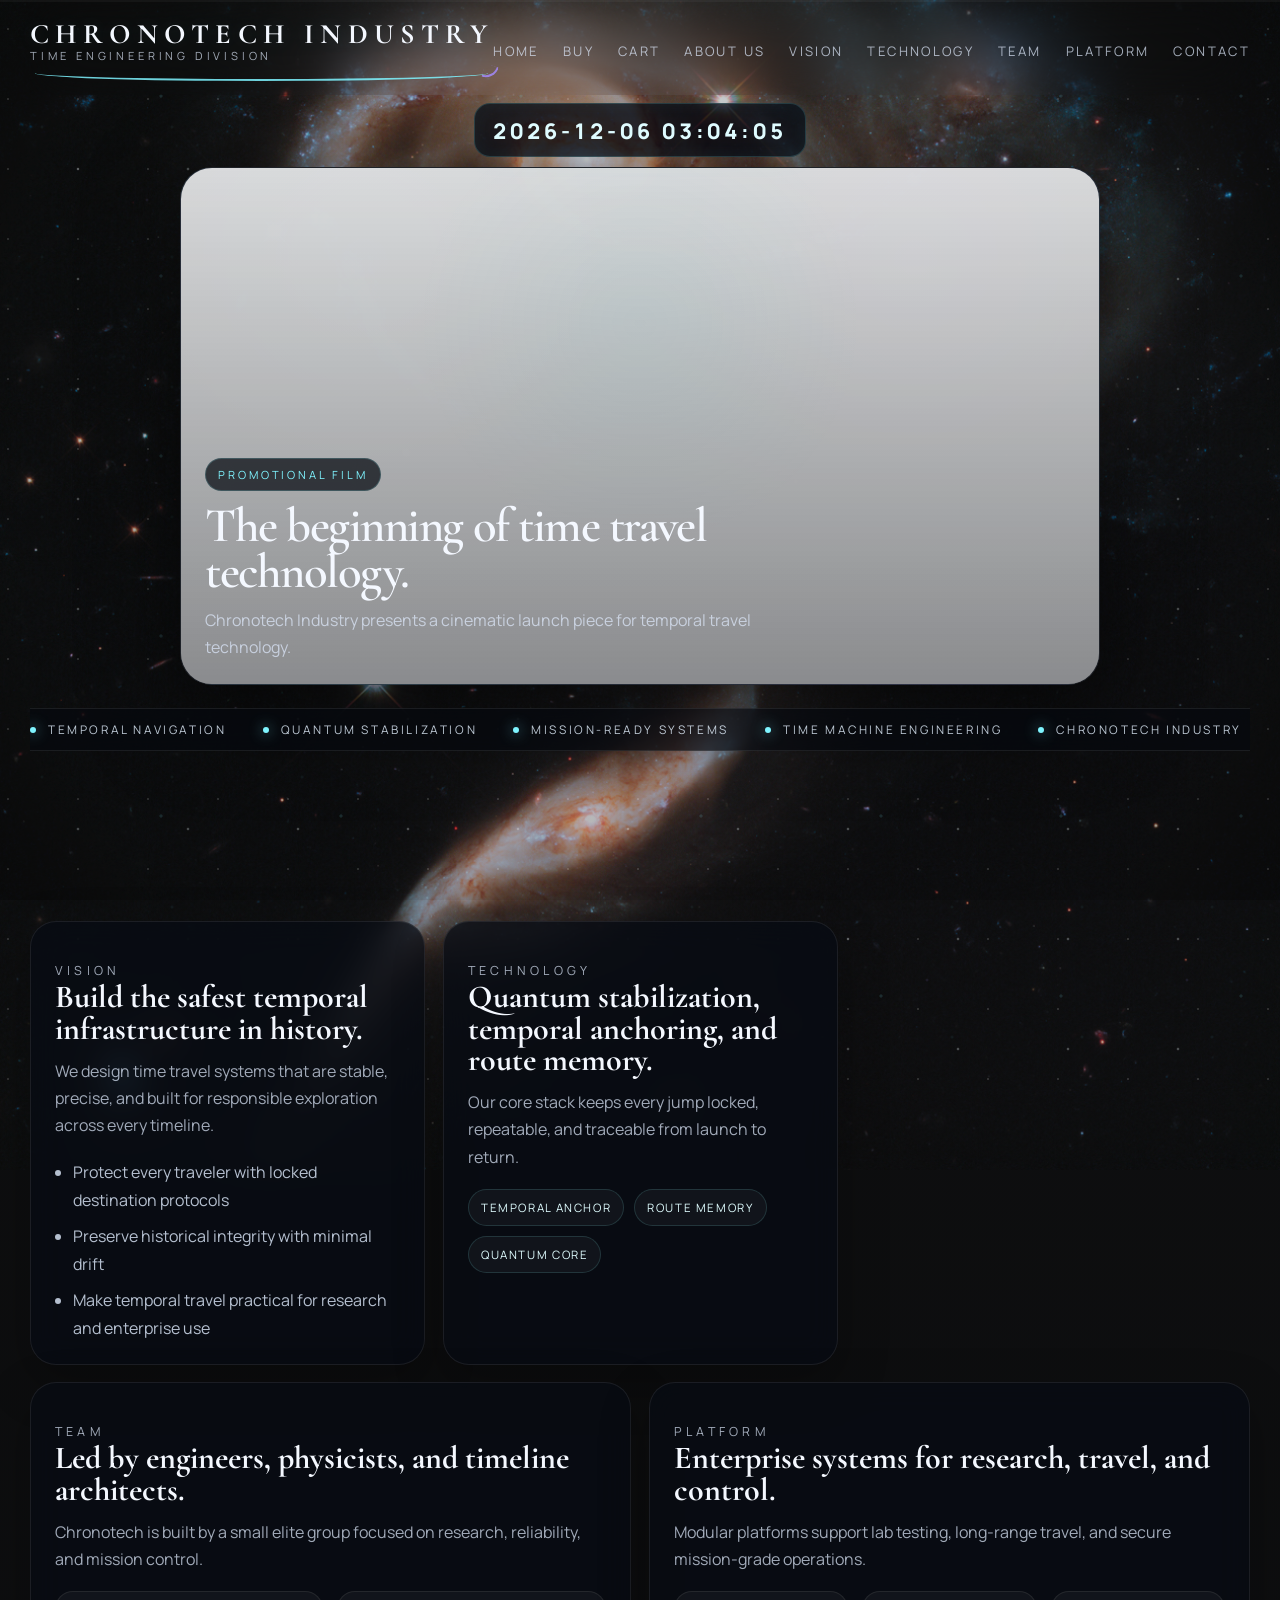
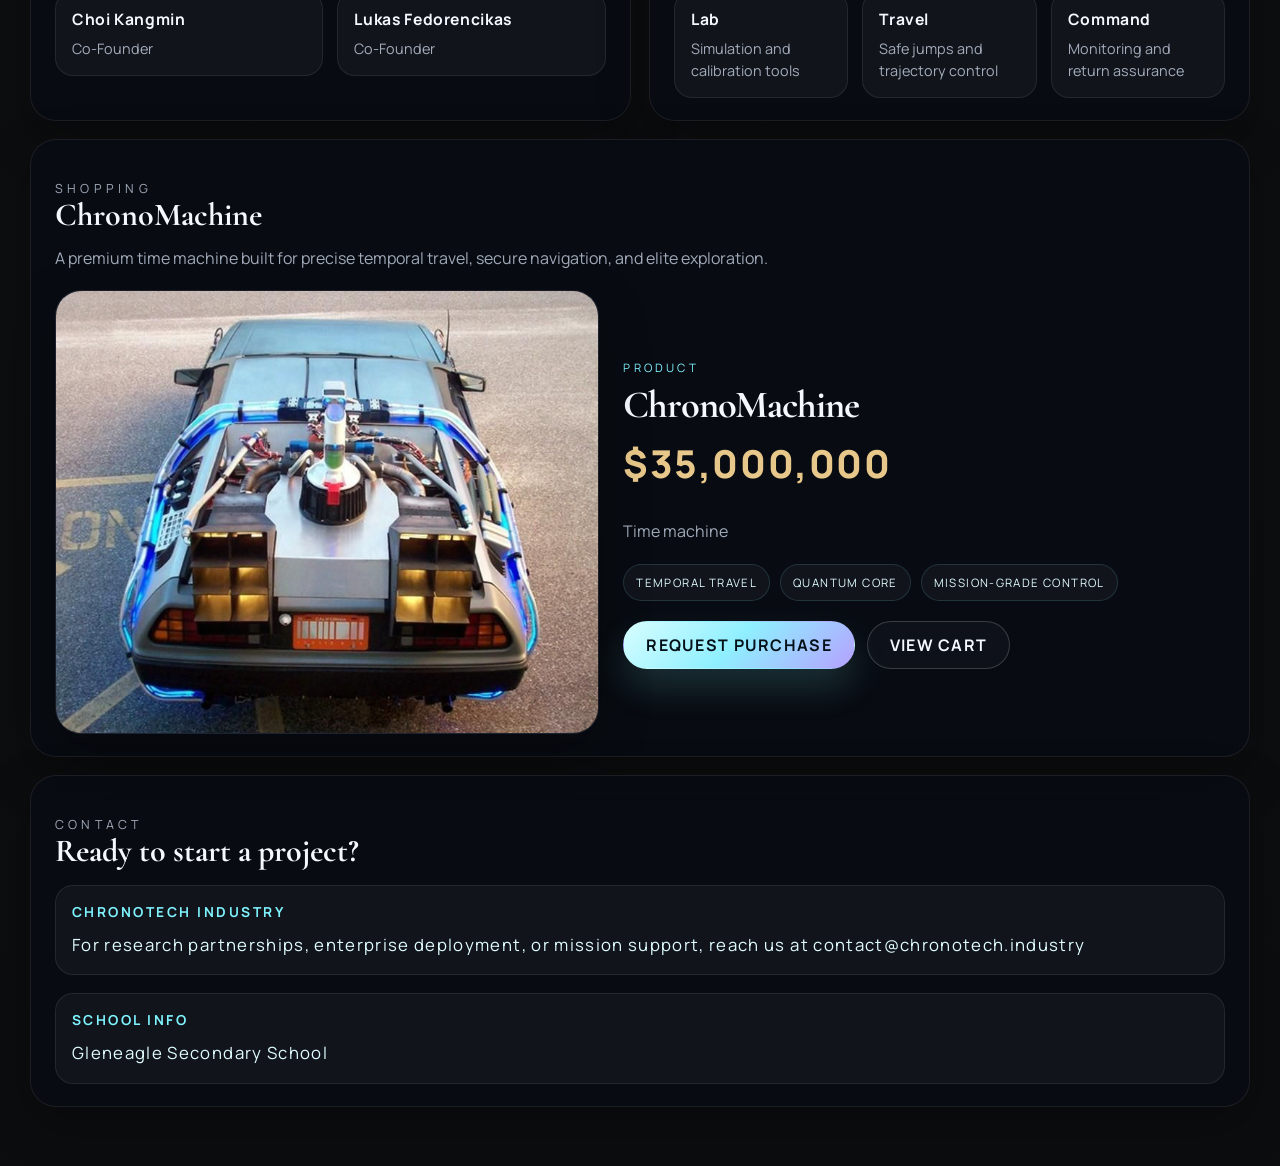
==== commit a8295585: "Embed YouTube hero video" ====
--- a/index.html
+++ b/index.html
@@ -63,16 +63,14 @@
       </div>
 
       <div class="video-card reveal-on-load">
-        <video
+        <iframe
           class="video-embed"
-          src="time-travel.mp4"
-          autoplay
-          muted
-          loop
-          playsinline
-          preload="auto"
+          src="https://www.youtube-nocookie.com/embed/ar5KT-xy08M?autoplay=1&mute=1&controls=0&loop=1&playlist=ar5KT-xy08M&rel=0&modestbranding=1&playsinline=1"
+          title="Chronotech Industry promotional film"
+          allow="autoplay; encrypted-media; picture-in-picture"
+          allowfullscreen
           aria-label="Time travel cinematic video"
-        ></video>
+        ></iframe>
 
         <div class="video-card-copy">
           <span class="video-card-label">PROMOTIONAL FILM</span>
--- a/styles.css
+++ b/styles.css
@@ -868,7 +868,6 @@
   height: 100%;
   border: 0;
   opacity: 0.9;
-  object-fit: cover;
   background: #040810;
 }
 
